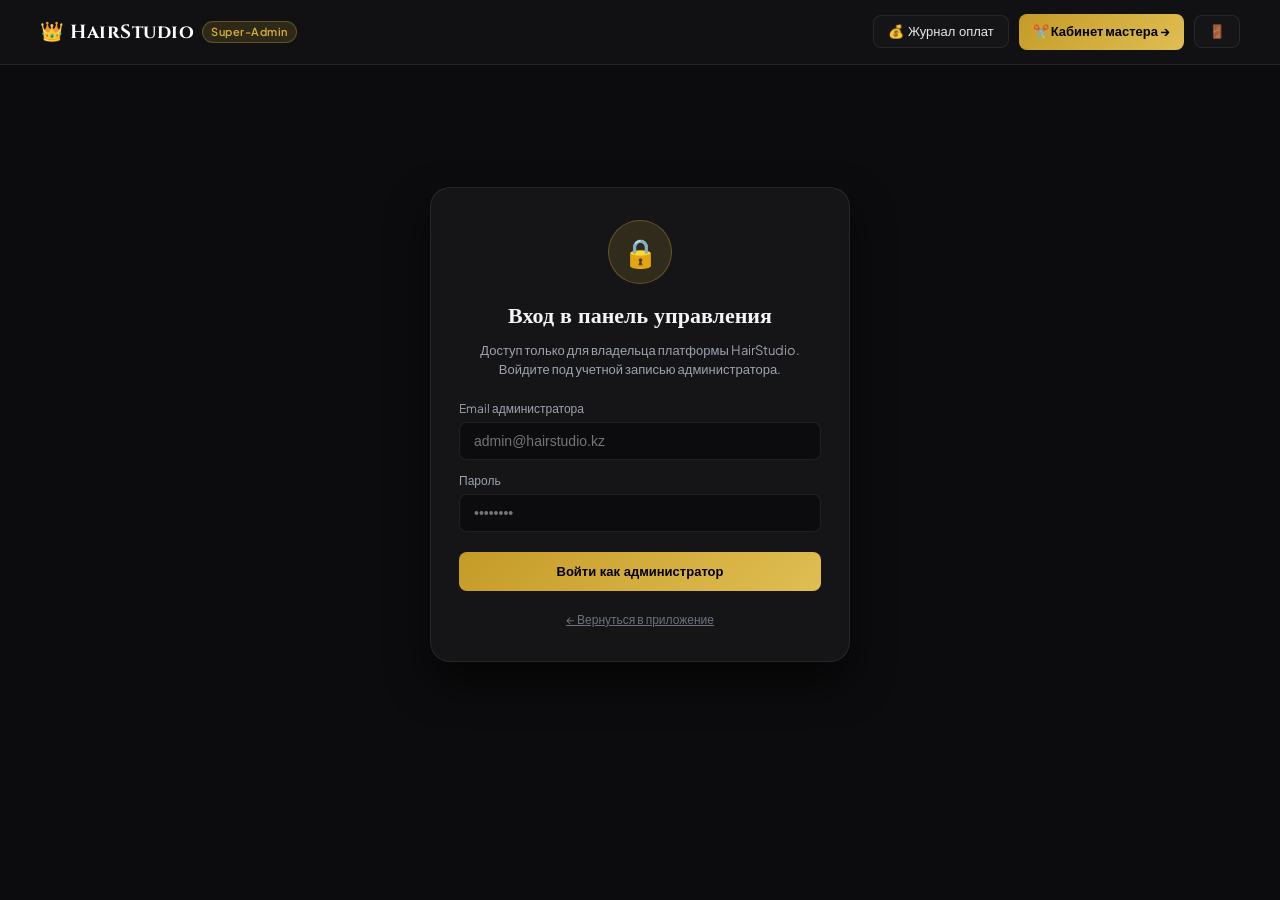
==== admin.html @ 06fae037 "feat: implement subscription system, Kaspi payment flow, and super-admin panel" ====
<!DOCTYPE html>
<html lang="ru">
<head>
  <meta charset="UTF-8">
  <meta name="viewport" content="width=device-width, initial-scale=1.0, maximum-scale=1.0, user-scalable=no, viewport-fit=cover">
  <title>HairStudio Admin • Панель управления платформой</title>
  
  <link rel="preconnect" href="https://fonts.googleapis.com">
  <link rel="preconnect" href="https://fonts.gstatic.com" crossorigin>
  <link href="https://fonts.googleapis.com/css2?family=Cinzel:wght@500;600;700&family=Plus+Jakarta+Sans:wght@400;500;600;700&display=swap" rel="stylesheet">
  
  <link rel="stylesheet" href="css/style.css?v=21">
  
  <style>
    :root {
      --admin-bg: #0c0c0e;
      --admin-card: #151518;
      --admin-card-hover: #1c1c21;
      --admin-border: rgba(255, 255, 255, 0.08);
      --admin-accent: #d4af37;
      --admin-accent-glow: rgba(212, 175, 55, 0.15);
      --status-active: #10b981;
      --status-trial: #f59e0b;
      --status-expired: #ef4444;
      --status-lifetime: #8b5cf6;
    }

    body {
      background: var(--admin-bg);
      color: #f3f4f6;
      font-family: 'Plus Jakarta Sans', sans-serif;
      min-height: 100vh;
      padding-bottom: 60px;
    }

    .admin-navbar {
      background: rgba(18, 18, 22, 0.95);
      backdrop-filter: blur(12px);
      border-bottom: 1px solid var(--admin-border);
      position: sticky;
      top: 0;
      z-index: 100;
      padding: 14px 20px;
    }

    .admin-navbar-inner {
      max-width: 1200px;
      margin: 0 auto;
      display: flex;
      justify-content: space-between;
      align-items: center;
      gap: 12px;
    }

    .admin-brand {
      display: flex;
      align-items: center;
      gap: 10px;
    }

    .admin-brand h1 {
      font-family: 'Cinzel', serif;
      font-size: 19px;
      letter-spacing: 0.5px;
      margin: 0;
      color: #fff;
      display: flex;
      align-items: center;
      gap: 8px;
    }

    .admin-brand .badge-admin {
      background: var(--admin-accent-glow);
      color: var(--admin-accent);
      border: 1px solid rgba(212, 175, 55, 0.3);
      font-size: 11px;
      padding: 2px 8px;
      border-radius: 12px;
      font-family: 'Plus Jakarta Sans', sans-serif;
      font-weight: 600;
    }

    .admin-actions {
      display: flex;
      align-items: center;
      gap: 10px;
    }

    .admin-btn {
      background: var(--admin-card);
      border: 1px solid var(--admin-border);
      color: #e5e7eb;
      padding: 8px 14px;
      border-radius: 8px;
      font-size: 13px;
      font-weight: 500;
      cursor: pointer;
      display: inline-flex;
      align-items: center;
      gap: 6px;
      text-decoration: none;
      transition: all 0.15s ease;
    }

    .admin-btn:hover {
      background: var(--admin-card-hover);
      border-color: rgba(255, 255, 255, 0.18);
    }

    .admin-btn-primary {
      background: linear-gradient(135deg, #c59b27, #e0be53);
      color: #000;
      border: none;
      font-weight: 700;
    }

    .admin-btn-primary:hover {
      filter: brightness(1.1);
    }

    .admin-container {
      max-width: 1200px;
      margin: 24px auto;
      padding: 0 16px;
    }

    /* KPI STATS */
    .kpi-grid {
      display: grid;
      grid-template-columns: repeat(auto-fit, minmax(200px, 1fr));
      gap: 14px;
      margin-bottom: 24px;
    }

    .kpi-card {
      background: var(--admin-card);
      border: 1px solid var(--admin-border);
      border-radius: 14px;
      padding: 16px 18px;
      position: relative;
      overflow: hidden;
    }

    .kpi-card::before {
      content: '';
      position: absolute;
      top: 0;
      left: 0;
      right: 0;
      height: 3px;
      background: var(--admin-accent);
      opacity: 0.6;
    }

    .kpi-title {
      font-size: 12px;
      color: #9ca3af;
      font-weight: 500;
      text-transform: uppercase;
      letter-spacing: 0.5px;
      margin-bottom: 6px;
    }

    .kpi-val {
      font-size: 26px;
      font-weight: 700;
      color: #fff;
      display: flex;
      align-items: baseline;
      gap: 4px;
    }

    .kpi-sub {
      font-size: 11px;
      color: #6b7280;
      margin-top: 4px;
    }

    /* FILTER & SEARCH BAR */
    .controls-bar {
      background: var(--admin-card);
      border: 1px solid var(--admin-border);
      border-radius: 14px;
      padding: 14px 16px;
      margin-bottom: 20px;
      display: flex;
      flex-wrap: wrap;
      gap: 12px;
      align-items: center;
      justify-content: space-between;
    }

    .search-input-wrap {
      flex: 1;
      min-width: 260px;
      position: relative;
    }

    .search-input {
      width: 100%;
      background: rgba(0, 0, 0, 0.4);
      border: 1px solid var(--admin-border);
      color: #fff;
      padding: 10px 14px 10px 38px;
      border-radius: 8px;
      font-size: 14px;
      outline: none;
      transition: border-color 0.2s;
    }

    .search-input:focus {
      border-color: var(--admin-accent);
    }

    .search-icon {
      position: absolute;
      left: 12px;
      top: 50%;
      transform: translateY(-50%);
      color: #6b7280;
      pointer-events: none;
    }

    .filter-chips {
      display: flex;
      gap: 6px;
      flex-wrap: wrap;
    }

    .chip-filter {
      background: rgba(255, 255, 255, 0.04);
      border: 1px solid var(--admin-border);
      color: #9ca3af;
      padding: 6px 12px;
      border-radius: 20px;
      font-size: 12px;
      cursor: pointer;
      transition: all 0.15s;
    }

    .chip-filter:hover {
      background: rgba(255, 255, 255, 0.08);
      color: #fff;
    }

    .chip-filter.active {
      background: var(--admin-accent-glow);
      color: var(--admin-accent);
      border-color: rgba(212, 175, 55, 0.4);
      font-weight: 600;
    }

    /* MASTERS LIST */
    .masters-list {
      display: flex;
      flex-direction: column;
      gap: 14px;
    }

    .master-row-card {
      background: var(--admin-card);
      border: 1px solid var(--admin-border);
      border-radius: 14px;
      padding: 18px 20px;
      transition: all 0.2s;
      position: relative;
    }

    .master-row-card:hover {
      border-color: rgba(255, 255, 255, 0.16);
      background: var(--admin-card-hover);
    }

    .master-card-top {
      display: flex;
      justify-content: space-between;
      align-items: flex-start;
      gap: 14px;
      flex-wrap: wrap;
    }

    .master-info-main {
      display: flex;
      align-items: center;
      gap: 14px;
    }

    .master-avatar {
      width: 48px;
      height: 48px;
      border-radius: 50%;
      background: linear-gradient(135deg, #2a2a32, #181820);
      border: 1px solid var(--admin-border);
      display: flex;
      align-items: center;
      justify-content: center;
      font-weight: 700;
      font-size: 18px;
      color: var(--admin-accent);
      flex-shrink: 0;
    }

    .master-name-block h3 {
      font-size: 17px;
      font-weight: 700;
      margin: 0 0 2px 0;
      color: #fff;
      display: flex;
      align-items: center;
      gap: 8px;
    }

    .master-salon-text {
      font-size: 13px;
      color: var(--admin-accent);
      font-weight: 500;
    }

    .master-meta-tags {
      display: flex;
      gap: 12px;
      margin-top: 6px;
      font-size: 12px;
      color: #9ca3af;
      flex-wrap: wrap;
    }

    .master-meta-tags a {
      color: #9ca3af;
      text-decoration: none;
      display: inline-flex;
      align-items: center;
      gap: 4px;
    }

    .master-meta-tags a:hover {
      color: #fff;
    }

    /* STATUS BADGES */
    .status-badge {
      display: inline-flex;
      align-items: center;
      gap: 6px;
      padding: 6px 12px;
      border-radius: 20px;
      font-size: 12px;
      font-weight: 600;
      letter-spacing: 0.2px;
    }

    .status-badge.active {
      background: rgba(16, 185, 129, 0.12);
      color: var(--status-active);
      border: 1px solid rgba(16, 185, 129, 0.3);
    }

    .status-badge.trial {
      background: rgba(245, 158, 11, 0.12);
      color: var(--status-trial);
      border: 1px solid rgba(245, 158, 11, 0.3);
    }

    .status-badge.expired {
      background: rgba(239, 68, 68, 0.12);
      color: var(--status-expired);
      border: 1px solid rgba(239, 68, 68, 0.3);
    }

    .status-badge.lifetime {
      background: rgba(139, 92, 246, 0.12);
      color: var(--status-lifetime);
      border: 1px solid rgba(139, 92, 246, 0.3);
    }

    /* EXTEND BUTTONS BAR */
    .master-actions-bar {
      margin-top: 16px;
      padding-top: 14px;
      border-top: 1px solid rgba(255, 255, 255, 0.06);
      display: flex;
      justify-content: space-between;
      align-items: center;
      flex-wrap: wrap;
      gap: 10px;
    }

    .extend-group {
      display: flex;
      align-items: center;
      gap: 6px;
      flex-wrap: wrap;
    }

    .extend-label {
      font-size: 12px;
      color: #6b7280;
      margin-right: 4px;
    }

    .btn-extend {
      background: rgba(255, 255, 255, 0.05);
      border: 1px solid var(--admin-border);
      color: #e5e7eb;
      padding: 6px 10px;
      border-radius: 6px;
      font-size: 12px;
      font-weight: 600;
      cursor: pointer;
      transition: all 0.15s;
    }

    .btn-extend:hover {
      background: var(--admin-accent-glow);
      color: var(--admin-accent);
      border-color: rgba(212, 175, 55, 0.4);
    }

    .btn-extend.custom-extend {
      background: rgba(212, 175, 55, 0.15);
      color: var(--admin-accent);
      border-color: rgba(212, 175, 55, 0.3);
    }

    .right-tools {
      display: flex;
      align-items: center;
      gap: 8px;
    }

    .btn-tool {
      background: none;
      border: 1px solid var(--admin-border);
      color: #9ca3af;
      padding: 6px 10px;
      border-radius: 6px;
      font-size: 12px;
      cursor: pointer;
      text-decoration: none;
      display: inline-flex;
      align-items: center;
      gap: 4px;
      transition: all 0.15s;
    }

    .btn-tool:hover {
      color: #fff;
      border-color: rgba(255, 255, 255, 0.2);
    }

    .btn-tool.whatsapp {
      color: #25d366;
      border-color: rgba(37, 211, 102, 0.25);
    }

    .btn-tool.whatsapp:hover {
      background: rgba(37, 211, 102, 0.1);
    }

    .btn-tool.danger {
      color: #ef4444;
      border-color: rgba(239, 68, 68, 0.25);
    }

    .btn-tool.danger:hover {
      background: rgba(239, 68, 68, 0.1);
    }

    /* AUTH OVERLAY / LOGIN CARD */
    #adminAuthGate {
      display: none;
      min-height: 80vh;
      align-items: center;
      justify-content: center;
      padding: 20px;
    }

    .auth-gate-box {
      background: var(--admin-card);
      border: 1px solid var(--admin-border);
      border-radius: 20px;
      padding: 32px 28px;
      max-width: 420px;
      width: 100%;
      text-align: center;
      box-shadow: 0 20px 40px rgba(0, 0, 0, 0.6);
    }

    .auth-gate-icon {
      width: 64px;
      height: 64px;
      border-radius: 50%;
      background: var(--admin-accent-glow);
      color: var(--admin-accent);
      font-size: 28px;
      display: flex;
      align-items: center;
      justify-content: center;
      margin: 0 auto 16px auto;
      border: 1px solid rgba(212, 175, 55, 0.3);
    }

    /* PAYMENTS MODAL */
    .modal-overlay {
      position: fixed;
      inset: 0;
      background: rgba(0, 0, 0, 0.75);
      backdrop-filter: blur(8px);
      display: none;
      align-items: center;
      justify-content: center;
      z-index: 999;
      padding: 16px;
    }

    .modal-overlay.active {
      display: flex;
    }

    .modal-box {
      background: #18181c;
      border: 1px solid var(--admin-border);
      border-radius: 18px;
      padding: 24px;
      max-width: 560px;
      width: 100%;
      max-height: 85vh;
      overflow-y: auto;
    }
  </style>
</head>
<body>

  <!-- ADMIN NAVBAR -->
  <header class="admin-navbar">
    <div class="admin-navbar-inner">
      <div class="admin-brand">
        <h1>👑 HairStudio <span class="badge-admin">Super-Admin</span></h1>
      </div>
      <div class="admin-actions">
        <button class="admin-btn" id="btnOpenPaymentsModal" title="Журнал платежей">
          💰 Журнал оплат
        </button>
        <a href="index.html" class="admin-btn admin-btn-primary" title="Вернуться в приложение">
          ✂️ Кабинет мастера →
        </a>
        <button class="admin-btn" id="btnAdminLogout" title="Выйти из аккаунта">
          🚪
        </button>
      </div>
    </div>
  </header>

  <!-- AUTH GATE (If user is not super-admin) -->
  <div id="adminAuthGate">
    <div class="auth-gate-box">
      <div class="auth-gate-icon">🔒</div>
      <h2 style="font-family: 'Cinzel', serif; font-size: 22px; margin-bottom: 8px;">Вход в панель управления</h2>
      <p style="font-size: 13px; color: #9ca3af; margin-bottom: 20px;">
        Доступ только для владельца платформы HairStudio. Войдите под учетной записью администратора.
      </p>

      <form id="formAdminLogin" style="display: flex; flex-direction: column; gap: 12px; text-align: left;">
        <div>
          <label style="font-size: 12px; color: #9ca3af; display: block; margin-bottom: 4px;">Email администратора</label>
          <input type="email" id="adminLoginEmail" class="search-input" placeholder="admin@hairstudio.kz" required style="padding-left: 14px;">
        </div>
        <div>
          <label style="font-size: 12px; color: #9ca3af; display: block; margin-bottom: 4px;">Пароль</label>
          <input type="password" id="adminLoginPassword" class="search-input" placeholder="••••••••" required style="padding-left: 14px;">
        </div>
        <button type="submit" class="admin-btn admin-btn-primary" style="width: 100%; justify-content: center; padding: 12px; margin-top: 8px;">
          Войти как администратор
        </button>
      </form>
      <div style="margin-top: 16px;">
        <a href="index.html" style="font-size: 12px; color: #6b7280; text-decoration: underline;">
          ← Вернуться в приложение
        </a>
      </div>
    </div>
  </div>

  <!-- MAIN ADMIN CONTENT -->
  <main class="admin-container" id="adminMainContent">

    <!-- KPI STATS -->
    <div class="kpi-grid">
      <div class="kpi-card">
        <div class="kpi-title">Всего мастеров</div>
        <div class="kpi-val" id="statTotalMasters">0</div>
        <div class="kpi-sub">Зарегистрировано на платформе</div>
      </div>
      <div class="kpi-card">
        <div class="kpi-title">Активных подписок</div>
        <div class="kpi-val" style="color: var(--status-active);" id="statActiveSubscriptions">0</div>
        <div class="kpi-sub">Оплаченный доступ</div>
      </div>
      <div class="kpi-card">
        <div class="kpi-title">Пробный период (Trial)</div>
        <div class="kpi-val" style="color: var(--status-trial);" id="statTrialSubscriptions">0</div>
        <div class="kpi-sub">Новые мастера (14 дней)</div>
      </div>
      <div class="kpi-card">
        <div class="kpi-title">Истекших подписок</div>
        <div class="kpi-val" style="color: var(--status-expired);" id="statExpiredSubscriptions">0</div>
        <div class="kpi-sub">Требуют продления</div>
      </div>
      <div class="kpi-card">
        <div class="kpi-title">Выручка за месяц (оценочно)</div>
        <div class="kpi-val" style="color: var(--admin-accent);" id="statEstimatedRevenue">0 ₸</div>
        <div class="kpi-sub">По активным платным тарифам</div>
      </div>
    </div>

    <!-- CONTROLS & FILTERS -->
    <div class="controls-bar">
      <div class="search-input-wrap">
        <span class="search-icon">🔍</span>
        <input type="text" id="adminSearchInput" class="search-input" placeholder="Поиск по имени, салону, телефону, адресу ссылки...">
      </div>

      <div class="filter-chips">
        <button class="chip-filter active" data-filter="all">Все (<span id="countAll">0</span>)</button>
        <button class="chip-filter" data-filter="active">🟢 Активные (<span id="countActive">0</span>)</button>
        <button class="chip-filter" data-filter="trial">🟡 Пробные (<span id="countTrial">0</span>)</button>
        <button class="chip-filter" data-filter="expired">🔴 Истекшие (<span id="countExpired">0</span>)</button>
        <button class="chip-filter" data-filter="blocked">🔒 Заблокированные (<span id="countBlocked">0</span>)</button>
      </div>
    </div>

    <!-- MASTERS LIST -->
    <div class="masters-list" id="mastersListContainer">
      <div style="text-align: center; padding: 40px; color: #6b7280;">
        Загрузка списка мастеров...
      </div>
    </div>

  </main>

  <!-- MODAL: PAYMENTS HISTORY -->
  <div class="modal-overlay" id="modalPayments">
    <div class="modal-box">
      <div style="display: flex; justify-content: space-between; align-items: center; margin-bottom: 16px;">
        <h3 style="font-size: 18px; font-weight: 700; color: #fff; margin: 0;">💰 Журнал платежей за подписки</h3>
        <button class="admin-btn" id="btnClosePaymentsModal" style="padding: 4px 10px;">✕</button>
      </div>
      <div id="paymentsListContainer" style="display: flex; flex-direction: column; gap: 10px;">
        <div style="color: #6b7280; font-size: 13px; text-align: center; padding: 20px;">
          История платежей пуста или не загружена
        </div>
      </div>
    </div>
  </div>

  <!-- TOAST CONTAINER -->
  <div id="toastContainer" style="position: fixed; bottom: 20px; right: 20px; z-index: 9999; display: flex; flex-direction: column; gap: 8px;"></div>

  <!-- SCRIPTS -->
  <script src="js/supabase-sync.js?v=21"></script>
  <script>
    (function () {
      'use strict';

      const state = {
        currentUser: null,
        currentMaster: null,
        masters: [],
        filter: 'all',
        searchQuery: '',
        payments: []
      };

      function showToast(msg, type = 'success') {
        const c = document.getElementById('toastContainer');
        const t = document.createElement('div');
        t.style.cssText = `background: ${type === 'error' ? '#ef4444' : '#10b981'}; color: #fff; padding: 10px 16px; border-radius: 8px; font-size: 13px; font-weight: 600; box-shadow: 0 4px 12px rgba(0,0,0,0.5);`;
        t.innerText = msg;
        c.appendChild(t);
        setTimeout(() => t.remove(), 3500);
      }

      async function initAdmin() {
        const sessionRes = await window.HairSupabase.getSession();
        
        // Check if logged in master is admin
        let isAdmin = false;
        if (sessionRes && sessionRes.authenticated) {
          state.currentUser = sessionRes.user;
          state.currentMaster = sessionRes.master;
          if (sessionRes.master?.is_admin || sessionRes.master?.slug === 'rustem' || sessionRes.user?.email?.includes('rustem')) {
            isAdmin = true;
          }
        }

        // Allow demo/local override if session is not yet loaded
        if (!isAdmin) {
          // Check localStorage override or show gate
          const savedAdmin = localStorage.getItem('hairstudio_admin_authorized');
          if (savedAdmin === 'true') {
            isAdmin = true;
          }
        }

        if (!isAdmin) {
          document.getElementById('adminAuthGate').style.display = 'flex';
          document.getElementById('adminMainContent').style.display = 'none';
          setupAuthGate();
          return;
        }

        document.getElementById('adminAuthGate').style.display = 'none';
        document.getElementById('adminMainContent').style.display = 'block';

        await loadMasters();
        setupEventListeners();
      }

      function setupAuthGate() {
        const form = document.getElementById('formAdminLogin');
        form.addEventListener('submit', async (e) => {
          e.preventDefault();
          const email = document.getElementById('adminLoginEmail').value.trim();
          const pass = document.getElementById('adminLoginPassword').value.trim();

          const res = await window.HairSupabase.signInMaster(email, pass);
          if (res.ok) {
            localStorage.setItem('hairstudio_admin_authorized', 'true');
            showToast('Успешный вход в панель управления!');
            setTimeout(() => location.reload(), 500);
          } else {
            showToast(res.error || 'Ошибка входа', 'error');
          }
        });
      }

      async function loadMasters() {
        const list = await window.HairSupabase.getAllMastersForAdmin();
        state.masters = Array.isArray(list) ? list : [];
        renderDashboard();
      }

      function getSubscriptionCalculations(m) {
        const now = new Date();
        const endsAt = m.subscription_ends_at ? new Date(m.subscription_ends_at) : (m.trial_ends_at ? new Date(m.trial_ends_at) : null);
        const isLifetime = m.subscription_status === 'lifetime' || (endsAt && endsAt.getFullYear() > now.getFullYear() + 20);

        let status = m.subscription_status || 'trial';
        let daysLeft = 0;
        let isExpired = false;

        if (isLifetime) {
          status = 'lifetime';
        } else if (endsAt) {
          const diffMs = endsAt.getTime() - now.getTime();
          daysLeft = Math.ceil(diffMs / (1000 * 60 * 60 * 24));
          if (daysLeft <= 0) {
            isExpired = true;
            status = 'expired';
          } else if (status !== 'active') {
            status = 'trial';
          }
        } else {
          status = 'trial';
          daysLeft = 14;
        }

        return { status, daysLeft, isExpired, isLifetime, endsAt };
      }

      function renderDashboard() {
        // Compute stats
        let total = state.masters.length;
        let active = 0;
        let trial = 0;
        let expired = 0;
        let blocked = 0;
        let revenue = 0;

        state.masters.forEach(m => {
          if (!m.is_active) blocked++;
          const calc = getSubscriptionCalculations(m);
          if (calc.status === 'lifetime' || calc.status === 'active') {
            active++;
            revenue += 2990;
          } else if (calc.status === 'trial') {
            trial++;
          } else if (calc.status === 'expired') {
            expired++;
          }
        });

        document.getElementById('statTotalMasters').innerText = total;
        document.getElementById('statActiveSubscriptions').innerText = active;
        document.getElementById('statTrialSubscriptions').innerText = trial;
        document.getElementById('statExpiredSubscriptions').innerText = expired;
        document.getElementById('statEstimatedRevenue').innerText = `${revenue.toLocaleString('ru-RU')} ₸`;

        document.getElementById('countAll').innerText = total;
        document.getElementById('countActive').innerText = active;
        document.getElementById('countTrial').innerText = trial;
        document.getElementById('countExpired').innerText = expired;
        document.getElementById('countBlocked').innerText = blocked;

        renderMastersList();
      }

      function renderMastersList() {
        const container = document.getElementById('mastersListContainer');
        const q = state.searchQuery.toLowerCase();

        let filtered = state.masters.filter(m => {
          // Search filter
          const text = `${m.name || ''} ${m.salon_name || ''} ${m.phone || ''} ${m.slug || ''} ${m.city || ''}`.toLowerCase();
          if (q && !text.includes(q)) return false;

          // Status filter
          const calc = getSubscriptionCalculations(m);
          if (state.filter === 'active') return calc.status === 'active' || calc.status === 'lifetime';
          if (state.filter === 'trial') return calc.status === 'trial';
          if (state.filter === 'expired') return calc.status === 'expired';
          if (state.filter === 'blocked') return !m.is_active;

          return true;
        });

        if (filtered.length === 0) {
          container.innerHTML = `
            <div style="text-align: center; padding: 48px; background: var(--admin-card); border-radius: 14px; border: 1px solid var(--admin-border);">
              <div style="font-size: 32px; margin-bottom: 8px;">🔍</div>
              <div style="font-size: 15px; font-weight: 600; color: #fff;">Мастера не найдены</div>
              <div style="font-size: 12px; color: #6b7280; margin-top: 4px;">Попробуйте изменить поисковый запрос или фильтр</div>
            </div>
          `;
          return;
        }

        container.innerHTML = '';
        filtered.forEach(m => {
          const calc = getSubscriptionCalculations(m);
          const firstLetter = (m.name || 'М').trim().charAt(0).toUpperCase();
          const cleanPhone = (m.phone || '').replace(/\D/g, '');
          const waPhone = cleanPhone.startsWith('8') && cleanPhone.length === 11 ? '7' + cleanPhone.slice(1) : cleanPhone;
          const bookingUrl = `${window.location.origin}${window.location.pathname.replace(/\/[^/]*$/, '')}/book.html?m=${m.slug}`;

          let badgeHtml = '';
          if (calc.status === 'lifetime') {
            badgeHtml = `<span class="status-badge lifetime">👑 Бессрочный VIP</span>`;
          } else if (calc.status === 'active') {
            badgeHtml = `<span class="status-badge active">🟢 Активна (${calc.daysLeft} дн.)</span>`;
          } else if (calc.status === 'trial') {
            badgeHtml = `<span class="status-badge trial">🟡 Пробный (${calc.daysLeft} дн.)</span>`;
          } else {
            badgeHtml = `<span class="status-badge expired">🔴 Истекла (${Math.abs(calc.daysLeft)} дн. назад)</span>`;
          }

          if (!m.is_active) {
            badgeHtml += ` <span class="status-badge expired" style="margin-left: 6px;">🔒 Заблокирован</span>`;
          }

          const card = document.createElement('div');
          card.className = 'master-row-card';
          card.innerHTML = `
            <div class="master-card-top">
              <div class="master-info-main">
                <div class="master-avatar">${firstLetter}</div>
                <div class="master-name-block">
                  <h3>
                    ${escapeHtml(m.name || 'Мастер')}
                    ${m.is_admin ? '<span style="font-size: 11px; background: rgba(212, 175, 55, 0.2); color: var(--admin-accent); padding: 1px 6px; border-radius: 4px;">Администратор</span>' : ''}
                  </h3>
                  <div class="master-salon-text">✂️ ${escapeHtml(m.salon_name || 'HairStudio')} • ${escapeHtml(m.city || 'Алматы')}</div>
                  <div class="master-meta-tags">
                    <span>📞 ${escapeHtml(m.phone || 'без телефона')}</span>
                    <a href="${bookingUrl}" target="_blank" title="Открыть ссылку онлайн-записи">🌐 /book.html?m=${escapeHtml(m.slug)} ↗</a>
                  </div>
                </div>
              </div>

              <div>
                ${badgeHtml}
                <div style="font-size: 11px; color: #6b7280; text-align: right; margin-top: 4px;">
                  ${calc.endsAt ? 'Действует до: ' + calc.endsAt.toLocaleDateString('ru-RU') : 'Срок не установлен'}
                </div>
              </div>
            </div>

            <div class="master-actions-bar">
              <div class="extend-group">
                <span class="extend-label">Продлить:</span>
                <button class="btn-extend" data-action="extend" data-id="${m.id}" data-months="1" data-amount="2990">+1 мес (2 990 ₸)</button>
                <button class="btn-extend" data-action="extend" data-id="${m.id}" data-months="3" data-amount="7990">+3 мес (7 990 ₸)</button>
                <button class="btn-extend" data-action="extend" data-id="${m.id}" data-months="12" data-amount="24900">+1 год (24 900 ₸)</button>
                <button class="btn-extend custom-extend" data-action="extend" data-id="${m.id}" data-months="999" data-amount="0">👑 VIP Бессрочно</button>
              </div>

              <div class="right-tools">
                ${waPhone ? `
                  <a href="https://wa.me/${waPhone}?text=${encodeURIComponent(`Здравствуйте, ${m.name}! Напоминаем по поводу подписки на сервис онлайн-записи HairStudio для салона "${m.salon_name}".`)}" 
                     target="_blank" class="btn-tool whatsapp" title="Написать в WhatsApp">
                    💬 WhatsApp
                  </a>
                ` : ''}
                <button class="btn-tool ${m.is_active ? 'danger' : ''}" data-action="toggle-status" data-id="${m.id}" data-active="${m.is_active ? 'true' : 'false'}">
                  ${m.is_active ? '🔒 Заблокировать' : '🔓 Разблокировать'}
                </button>
              </div>
            </div>
          `;

          // Event Listeners for extend buttons
          card.querySelectorAll('[data-action="extend"]').forEach(btn => {
            btn.addEventListener('click', async () => {
              const months = parseInt(btn.dataset.months, 10);
              const amount = parseInt(btn.dataset.amount, 10);
              const confirmed = confirm(`Продлить подписку для мастера "${m.name}" на ${months === 999 ? 'бессрочно' : months + ' мес.'}? (Сумма: ${amount} ₸)`);
              if (!confirmed) return;

              btn.innerText = 'Продление...';
              btn.disabled = true;
              const res = await window.HairSupabase.adminExtendSubscription(m.id, months, amount, 'kaspi', `Продление через админ-панель на ${months} мес`);
              if (res.success) {
                showToast(`✅ Подписка для "${m.name}" успешно продлена!`);
                await loadMasters();
              } else {
                showToast(`Ошибка: ${res.error || 'Не удалось продлить'}`, 'error');
                btn.disabled = false;
              }
            });
          });

          // Event listener for toggle active
          card.querySelector('[data-action="toggle-status"]').addEventListener('click', async (e) => {
            const currentActive = e.target.dataset.active === 'true';
            const newActive = !currentActive;
            const ok = confirm(`${newActive ? 'Разблокировать' : 'Заблокировать'} мастера "${m.name}"?`);
            if (!ok) return;

            e.target.disabled = true;
            const res = await window.HairSupabase.adminToggleMasterStatus(m.id, newActive);
            if (res.success) {
              showToast(`Статус мастера "${m.name}" изменен!`);
              await loadMasters();
            } else {
              showToast('Ошибка при смене статуса', 'error');
              e.target.disabled = false;
            }
          });

          container.appendChild(card);
        });
      }

      function setupEventListeners() {
        // Search
        document.getElementById('adminSearchInput').addEventListener('input', (e) => {
          state.searchQuery = e.target.value.trim();
          renderMastersList();
        });

        // Filters
        document.querySelectorAll('.chip-filter').forEach(chip => {
          chip.addEventListener('click', () => {
            document.querySelectorAll('.chip-filter').forEach(c => c.classList.remove('active'));
            chip.classList.add('active');
            state.filter = chip.dataset.filter;
            renderMastersList();
          });
        });

        // Logout
        document.getElementById('btnAdminLogout').addEventListener('click', async () => {
          if (confirm('Выйти из панели администратора?')) {
            localStorage.removeItem('hairstudio_admin_authorized');
            await window.HairSupabase.signOutMaster();
            location.href = 'index.html';
          }
        });

        // Payments modal
        const modalPayments = document.getElementById('modalPayments');
        document.getElementById('btnOpenPaymentsModal').addEventListener('click', async () => {
          modalPayments.classList.add('active');
          const pList = await window.HairSupabase.getSubscriptionPayments();
          renderPaymentsList(pList);
        });

        document.getElementById('btnClosePaymentsModal').addEventListener('click', () => {
          modalPayments.classList.remove('active');
        });
      }

      function renderPaymentsList(list) {
        const c = document.getElementById('paymentsListContainer');
        if (!Array.isArray(list) || list.length === 0) {
          c.innerHTML = '<div style="color: #6b7280; font-size: 13px; text-align: center; padding: 24px;">Пока нет зафиксированных платежей</div>';
          return;
        }

        c.innerHTML = '';
        list.forEach(p => {
          const item = document.createElement('div');
          item.style.cssText = 'background: rgba(255,255,255,0.03); border: 1px solid var(--admin-border); padding: 12px 14px; border-radius: 8px; font-size: 13px; display: flex; justify-content: space-between; align-items: center;';
          item.innerHTML = `
            <div>
              <div style="font-weight: 600; color: #fff;">${escapeHtml(p.masters?.name || 'Мастер')} (${escapeHtml(p.masters?.salon_name || 'Салон')})</div>
              <div style="font-size: 11px; color: #9ca3af; margin-top: 2px;">
                Метод: ${p.payment_method || 'Kaspi'} • ${new Date(p.created_at).toLocaleString('ru-RU')}
              </div>
            </div>
            <div style="font-size: 15px; font-weight: 700; color: var(--admin-accent);">
              +${(Number(p.amount) || 0).toLocaleString('ru-RU')} ₸
            </div>
          `;
          c.appendChild(item);
        });
      }

      function escapeHtml(str) {
        if (!str) return '';
        return String(str)
          .replace(/&/g, '&amp;')
          .replace(/</g, '&lt;')
          .replace(/>/g, '&gt;')
          .replace(/"/g, '&quot;')
          .replace(/'/g, '&#039;');
      }

      document.addEventListener('DOMContentLoaded', initAdmin);

    })();
  </script>
</body>
</html>
---- css/style.css ----
/* ==========================================================
   HairStudio - Luxury Mobile PWA Design System
   Sleek Dark Theme with Warm Amber/Gold Luxury Accents
   ========================================================== */

:root {
  /* Color Palette */
  --bg-primary: #0a0e17;
  --bg-secondary: #111827;
  --bg-card: rgba(22, 30, 46, 0.75);
  --bg-card-hover: rgba(30, 41, 59, 0.85);
  --bg-input: #151d30;
  --bg-modal: #111827;

  --accent-gold: #f59e0b;
  --accent-gold-light: #fbbf24;
  --accent-gold-glow: rgba(245, 158, 11, 0.25);
  --accent-gold-gradient: linear-gradient(135deg, #f59e0b 0%, #d97706 100%);
  --accent-emerald-gradient: linear-gradient(135deg, #10b981 0%, #059669 100%);
  --accent-rose-gradient: linear-gradient(135deg, #f43f5e 0%, #e11d48 100%);
  --accent-blue-gradient: linear-gradient(135deg, #3b82f6 0%, #1d4ed8 100%);

  --text-main: #f8fafc;
  --text-muted: #94a3b8;
  --text-subtle: #64748b;

  --status-scheduled: #38bdf8;
  --status-completed: #10b981;
  --status-cancelled: #f43f5e;

  --border-color: rgba(255, 255, 255, 0.08);
  --border-accent: rgba(245, 158, 11, 0.35);

  --shadow-card: 0 10px 25px -5px rgba(0, 0, 0, 0.4), 0 8px 10px -6px rgba(0, 0, 0, 0.3);
  --shadow-glow: 0 0 20px rgba(245, 158, 11, 0.2);

  --radius-sm: 8px;
  --radius-md: 14px;
  --radius-lg: 20px;
  --radius-full: 9999px;

  --font-sans: 'Outfit', -apple-system, BlinkMacSystemFont, 'Segoe UI', Roboto, Helvetica, Arial, sans-serif;
  --transition-fast: 0.2s cubic-bezier(0.4, 0, 0.2, 1);
  --transition-smooth: 0.35s cubic-bezier(0.16, 1, 0.3, 1);
}

/* Light Theme Variables */
[data-theme="light"] {
  --bg-primary: #f6f8fb;
  --bg-secondary: #ffffff;
  --bg-card: #ffffff;
  --bg-card-hover: #f1f5f9;
  --bg-input: #f1f5f9;
  --bg-modal: #ffffff;

  --accent-gold: #d97706;
  --accent-gold-light: #b45309;
  --accent-gold-glow: rgba(217, 119, 6, 0.15);
  --accent-gold-gradient: linear-gradient(135deg, #f59e0b 0%, #d97706 100%);
  --accent-emerald-gradient: linear-gradient(135deg, #10b981 0%, #059669 100%);
  --accent-rose-gradient: linear-gradient(135deg, #f43f5e 0%, #e11d48 100%);
  --accent-blue-gradient: linear-gradient(135deg, #3b82f6 0%, #1d4ed8 100%);

  --text-main: #0f172a;
  --text-muted: #64748b;
  --text-subtle: #94a3b8;

  --status-scheduled: #0284c7;
  --status-completed: #059669;
  --status-cancelled: #e11d48;

  --border-color: rgba(0, 0, 0, 0.08);
  --border-accent: rgba(217, 119, 6, 0.35);

  --shadow-card: 0 4px 18px rgba(0, 0, 0, 0.05), 0 1px 3px rgba(0, 0, 0, 0.03);
  --shadow-glow: 0 0 15px rgba(217, 119, 6, 0.15);
}

[data-theme="light"] body {
  background-image: 
    radial-gradient(circle at 10% 15%, rgba(245, 158, 11, 0.06) 0%, transparent 40%),
    radial-gradient(circle at 90% 85%, rgba(59, 130, 246, 0.04) 0%, transparent 40%);
}

[data-theme="light"] .app-header {
  background: rgba(255, 255, 255, 0.9);
}

[data-theme="light"] .bottom-nav {
  background: rgba(255, 255, 255, 0.94);
}

[data-theme="light"] .daily-banner {
  background: linear-gradient(135deg, #ffffff 0%, #f8fafc 100%);
}

[data-theme="light"] .modal-sheet {
  background: #ffffff;
  box-shadow: 0 -10px 40px rgba(0, 0, 0, 0.15);
}

[data-theme="light"] .modal-handle {
  background: rgba(0, 0, 0, 0.22);
}

[data-theme="light"] .modal-handle:active {
  background: rgba(0, 0, 0, 0.4);
}

[data-theme="light"] .timeline-empty-slot {
  border: 1px dashed rgba(0, 0, 0, 0.15);
  background: rgba(0, 0, 0, 0.015);
}

[data-theme="light"] .service-tag {
  background: rgba(0, 0, 0, 0.04);
  color: #334155;
}

[data-theme="light"] .actions-legend {
  background: rgba(0, 0, 0, 0.02);
  border: 1px solid rgba(0, 0, 0, 0.07);
}

[data-theme="light"] .stat-card.full-width {
  background: linear-gradient(135deg, rgba(245, 158, 11, 0.12) 0%, rgba(255, 255, 255, 0.95) 100%);
}

[data-theme="light"] .toast {
  background: rgba(255, 255, 255, 0.96);
  color: #0f172a;
  box-shadow: 0 10px 25px rgba(0, 0, 0, 0.15);
}

[data-theme="light"] .client-formula-box {
  background: rgba(245, 158, 11, 0.08);
}

[data-theme="light"] .selected-service-chip {
  background: rgba(217, 119, 6, 0.07);
}

[data-theme="light"] .client-card-preview {
  background: rgba(217, 119, 6, 0.07);
}

[data-theme="light"] .badge-status.scheduled {
  background: rgba(2, 132, 199, 0.12);
  color: #0369a1;
  border-color: rgba(2, 132, 199, 0.25);
}

[data-theme="light"] .badge-status.completed {
  background: rgba(5, 150, 105, 0.12);
  color: #047857;
  border-color: rgba(5, 150, 105, 0.25);
}

[data-theme="light"] .badge-status.cancelled {
  background: rgba(225, 29, 72, 0.12);
  color: #be123c;
  border-color: rgba(225, 29, 72, 0.25);
}

[data-theme="light"] .materials-note {
  color: #1e293b;
  background: rgba(217, 119, 6, 0.09);
  border-left-color: var(--accent-gold);
}

[data-theme="light"] .channel-badge.phone {
  background: rgba(37, 99, 235, 0.1);
  border-color: rgba(37, 99, 235, 0.25);
  color: #1d4ed8;
}

[data-theme="light"] .channel-badge.whatsapp {
  background: rgba(16, 185, 129, 0.1);
  border-color: rgba(16, 185, 129, 0.25);
  color: #047857;
}

[data-theme="light"] .btn-action-small.whatsapp {
  color: #059669;
  background: rgba(16, 185, 129, 0.12);
  border-color: rgba(16, 185, 129, 0.25);
}

[data-theme="light"] .btn-action-small.call {
  color: #1d4ed8;
  background: rgba(37, 99, 235, 0.12);
  border-color: rgba(37, 99, 235, 0.25);
}

[data-theme="light"] .empty-services-hint {
  border-color: rgba(0, 0, 0, 0.12);
  background: rgba(0, 0, 0, 0.02);
}

[data-theme="light"] .client-formula-box {
  background: rgba(217, 119, 6, 0.08);
  color: #1e293b;
}

[data-theme="light"] strong {
  color: var(--text-main);
}

.theme-choice-btn {
  transition: var(--transition-fast);
}

.theme-choice-btn.active {
  background: var(--accent-gold-gradient) !important;
  color: #0b0f19 !important;
  border-color: var(--accent-gold-light) !important;
}

/* Reset & Base */
*, *::before, *::after {
  box-sizing: border-box;
  margin: 0;
  padding: 0;
  -webkit-tap-highlight-color: transparent;
}

html, body {
  width: 100%;
  max-width: 100vw;
  height: 100%;
  background-color: var(--bg-primary);
  color: var(--text-main);
  font-family: var(--font-sans);
  font-size: 15px;
  line-height: 1.5;
  overflow-x: hidden !important;
  overscroll-behavior-x: none;
  touch-action: pan-y;
  user-select: none;
  -webkit-user-select: none;
  box-sizing: border-box;
}

body {
  display: flex;
  flex-direction: column;
  min-height: 100vh;
  min-height: 100dvh;
  width: 100%;
  max-width: 100vw;
  overflow-x: hidden !important;
  overscroll-behavior-x: none;
  touch-action: pan-y;
  padding-top: env(safe-area-inset-top, 0px);
  padding-bottom: calc(75px + env(safe-area-inset-bottom, 12px));
  background-image: 
    radial-gradient(circle at 10% 15%, rgba(245, 158, 11, 0.07) 0%, transparent 40%),
    radial-gradient(circle at 90% 85%, rgba(59, 130, 246, 0.05) 0%, transparent 40%);
  background-attachment: fixed;
  box-sizing: border-box;
}

/* App Header */
.app-header {
  position: sticky;
  top: 0;
  z-index: 40;
  display: flex;
  align-items: center;
  justify-content: space-between;
  padding: 12px 18px;
  background: rgba(10, 14, 23, 0.85);
  backdrop-filter: blur(16px);
  -webkit-backdrop-filter: blur(16px);
  border-bottom: 1px solid var(--border-color);
}

.brand-wrapper {
  display: flex;
  align-items: center;
  gap: 10px;
}

.brand-icon-wrapper {
  width: 38px;
  height: 38px;
  border-radius: var(--radius-md);
  overflow: hidden;
  border: 1px solid var(--border-accent);
  box-shadow: var(--shadow-glow);
}

.brand-icon-wrapper img {
  width: 100%;
  height: 100%;
  object-fit: cover;
}

.brand-title {
  font-size: 18px;
  font-weight: 700;
  letter-spacing: -0.3px;
  color: var(--text-main);
  display: flex;
  align-items: center;
  gap: 6px;
}

.brand-badge {
  font-size: 10px;
  font-weight: 600;
  text-transform: uppercase;
  letter-spacing: 0.8px;
  padding: 2px 7px;
  background: rgba(245, 158, 11, 0.15);
  color: var(--accent-gold-light);
  border-radius: var(--radius-full);
  border: 1px solid rgba(245, 158, 11, 0.3);
}

.header-actions {
  display: flex;
  align-items: center;
  gap: 8px;
}

.btn-icon {
  background: var(--bg-card);
  border: 1px solid var(--border-color);
  color: var(--text-muted);
  width: 40px;
  height: 40px;
  border-radius: var(--radius-md);
  display: flex;
  align-items: center;
  justify-content: center;
  cursor: pointer;
  transition: var(--transition-fast);
}

.btn-icon:hover, .btn-icon:active {
  color: var(--text-main);
  background: var(--bg-card-hover);
  border-color: var(--accent-gold);
  transform: translateY(-1px);
}

/* Quick Daily Banner */
.daily-banner {
  padding: 8px 12px;
  margin: 6px 16px 4px;
  width: calc(100% - 32px);
  max-width: calc(100% - 32px);
  box-sizing: border-box;
  background: linear-gradient(135deg, rgba(30, 41, 59, 0.6) 0%, rgba(15, 23, 42, 0.8) 100%);
  border: 1px solid var(--border-color);
  border-radius: var(--radius-md);
  backdrop-filter: blur(12px);
  -webkit-backdrop-filter: blur(12px);
  display: flex;
  justify-content: space-between;
  align-items: center;
  box-shadow: var(--shadow-sm);
  overflow: hidden;
}

.banner-left {
  display: flex;
  align-items: baseline;
  gap: 8px;
  min-width: 0;
  overflow: hidden;
}

.banner-title {
  font-size: 11px;
  font-weight: 700;
  color: var(--accent-gold);
  text-transform: uppercase;
  letter-spacing: 0.6px;
  flex-shrink: 0;
}

.banner-date {
  font-size: 13px;
  font-weight: 600;
  color: var(--text-main);
  margin-top: 0;
  overflow: hidden;
  text-overflow: ellipsis;
  white-space: nowrap;
}

.banner-stats {
  display: flex;
  align-items: center;
  gap: 10px;
  flex-shrink: 0;
}

.banner-stat-item {
  display: flex;
  align-items: baseline;
  gap: 4px;
  text-align: right;
  white-space: nowrap;
}

.banner-stat-label {
  font-size: 11px;
  color: var(--text-muted);
}

.banner-stat-value {
  font-size: 13px;
  font-weight: 700;
  color: var(--accent-gold-light);
}

/* Main Container */
.main-content {
  flex: 1;
  padding: 10px 16px;
  max-width: 600px;
  margin: 0 auto;
  width: 100%;
  box-sizing: border-box;
  overflow-x: hidden;
}

/* Tab Screens */
.tab-screen {
  display: none;
  animation: fadeIn 0.3s ease;
  width: 100%;
  max-width: 100%;
  box-sizing: border-box;
}

.tab-screen.active {
  display: block;
}

@keyframes fadeIn {
  from { opacity: 0; transform: translateY(8px); }
  to { opacity: 1; transform: translateY(0); }
}

/* Date Navigation Bar */
.date-nav-bar {
  display: flex;
  align-items: center;
  justify-content: space-between;
  margin-bottom: 8px;
  padding: 6px 8px;
  background: var(--bg-card);
  border: 1px solid var(--border-color);
  border-radius: var(--radius-md);
  gap: 8px;
}

.date-nav-left {
  display: flex;
  align-items: center;
  gap: 4px;
}

.btn-date-nav {
  background: var(--bg-surface);
  border: 1px solid var(--border-color);
  color: var(--text-main);
  border-radius: var(--radius-sm);
  width: 32px;
  height: 32px;
  display: inline-flex;
  align-items: center;
  justify-content: center;
  cursor: pointer;
  font-size: 11px;
  transition: var(--transition-fast);
}

.btn-date-nav:hover, .btn-date-nav:active {
  border-color: var(--accent-gold);
  color: var(--accent-gold);
}

.btn-date-today {
  background: var(--bg-surface);
  border: 1px solid var(--border-color);
  color: var(--text-main);
  border-radius: var(--radius-sm);
  padding: 0 10px;
  height: 32px;
  font-size: 12px;
  font-weight: 600;
  cursor: pointer;
  transition: var(--transition-fast);
}

.btn-date-today:hover, .btn-date-today:active {
  border-color: var(--accent-gold);
  color: var(--accent-gold);
}

.date-nav-center {
  flex: 1;
  text-align: center;
  font-weight: 600;
  font-size: 14px;
  color: var(--text-main);
  letter-spacing: 0.2px;
  text-transform: capitalize;
  user-select: none;
}

.date-nav-right {
  display: flex;
  align-items: center;
}

.btn-calendar-picker {
  position: relative;
  display: inline-flex;
  align-items: center;
  justify-content: center;
  background: var(--bg-surface);
  border: 1px solid var(--border-color);
  border-radius: var(--radius-sm);
  width: 34px;
  height: 32px;
  cursor: pointer;
  transition: var(--transition-fast);
}

.btn-calendar-picker:hover, .btn-calendar-picker:active {
  border-color: var(--accent-gold);
}

.btn-calendar-picker .calendar-icon {
  font-size: 15px;
  pointer-events: none;
}

.visually-hidden-date-input {
  position: absolute;
  top: 0;
  left: 0;
  width: 100%;
  height: 100%;
  opacity: 0;
  cursor: pointer;
}

/* Horizontal Date Strip (Календарь) */
.date-strip-container {
  display: flex;
  gap: 8px;
  overflow-x: auto;
  padding: 4px 2px 14px;
  scrollbar-width: none;
  -webkit-overflow-scrolling: touch;
  width: 100%;
  max-width: 100%;
  box-sizing: border-box;
}

.date-strip-container::-webkit-scrollbar {
  display: none;
}

.date-card {
  flex: 0 0 62px;
  height: 74px;
  background: var(--bg-card);
  border: 1px solid var(--border-color);
  border-radius: var(--radius-md);
  display: flex;
  flex-direction: column;
  align-items: center;
  justify-content: center;
  cursor: pointer;
  transition: var(--transition-fast);
}

.date-card .day-name {
  font-size: 11px;
  font-weight: 500;
  color: var(--text-muted);
  text-transform: uppercase;
}

.date-card .day-number {
  font-size: 18px;
  font-weight: 700;
  color: var(--text-main);
  margin: 3px 0;
}

.date-card .date-dot {
  width: 5px;
  height: 5px;
  border-radius: var(--radius-full);
  background: transparent;
}

.date-card.has-appointments .date-dot {
  background: var(--accent-gold);
  box-shadow: 0 0 6px var(--accent-gold);
}

.date-card.active {
  background: var(--accent-gold-gradient);
  border-color: var(--accent-gold-light);
  transform: translateY(-2px);
  box-shadow: 0 6px 16px rgba(245, 158, 11, 0.35);
}

.date-card.active .day-name,
.date-card.active .day-number {
  color: #0b0f19;
  font-weight: 800;
}

.date-card.active .date-dot {
  background: #0b0f19;
}

/* Appointment List & Cards */
.appointments-list {
  display: flex;
  flex-direction: column;
  gap: 12px;
  margin-top: 10px;
}

.empty-state {
  display: flex;
  flex-direction: column;
  align-items: center;
  justify-content: center;
  text-align: center;
  padding: 40px 20px;
  background: var(--bg-card);
  border: 1px dashed var(--border-color);
  border-radius: var(--radius-lg);
  color: var(--text-muted);
}

.empty-icon {
  font-size: 42px;
  margin-bottom: 12px;
  opacity: 0.8;
}

.appointment-card {
  background: var(--bg-card);
  border: 1px solid var(--border-color);
  border-radius: var(--radius-lg);
  padding: 14px;
  backdrop-filter: blur(12px);
  -webkit-backdrop-filter: blur(12px);
  box-shadow: var(--shadow-card);
  display: flex;
  flex-direction: column;
  gap: 8px;
  transition: transform 0.15s ease, border-color 0.15s ease, box-shadow 0.15s ease;
  position: relative;
  overflow: hidden;
  cursor: pointer;
  -webkit-tap-highlight-color: transparent;
  user-select: none;
  width: 100%;
  max-width: 100%;
  box-sizing: border-box;
}

.appointment-card:hover {
  border-color: rgba(212, 163, 115, 0.4);
  box-shadow: 0 4px 20px rgba(0, 0, 0, 0.25);
}

.appointment-card:active {
  transform: scale(0.985);
  opacity: 0.94;
}

[data-theme="light"] .appointment-card:hover {
  border-color: rgba(180, 83, 9, 0.35);
  box-shadow: 0 4px 16px rgba(0, 0, 0, 0.08);
}

.appointment-card::before {
  content: '';
  position: absolute;
  top: 0;
  left: 0;
  bottom: 0;
  width: 4px;
  background: var(--accent-gold);
  border-radius: 4px 0 0 4px;
  transition: background-color 0.2s ease;
}

.appointment-card.is-past::before { background: var(--status-completed); }
.appointment-card.status-scheduled::before { background: var(--accent-gold); }
.appointment-card.status-completed::before { background: var(--status-completed); }
.appointment-card.status-cancelled::before { background: var(--status-cancelled); }

.card-top {
  display: flex;
  justify-content: space-between;
  align-items: center;
  gap: 8px;
  width: 100%;
  min-width: 0;
  box-sizing: border-box;
  flex-wrap: wrap;
}

.time-slot {
  display: flex;
  align-items: center;
  gap: 4px;
  font-size: 14px;
  font-weight: 700;
  color: var(--accent-gold-light);
  min-width: 0;
  flex-wrap: wrap;
}

.badge-status {
  font-size: 11px;
  font-weight: 600;
  padding: 3px 10px;
  border-radius: var(--radius-full);
}

.badge-status.scheduled {
  background: rgba(56, 189, 248, 0.15);
  color: var(--status-scheduled);
  border: 1px solid rgba(56, 189, 248, 0.3);
}

.badge-status.completed {
  background: rgba(16, 185, 129, 0.15);
  color: var(--status-completed);
  border: 1px solid rgba(16, 185, 129, 0.3);
}

.badge-status.cancelled {
  background: rgba(244, 63, 94, 0.15);
  color: var(--status-cancelled);
  border: 1px solid rgba(244, 63, 94, 0.3);
}

.card-client-info {
  display: flex;
  flex-direction: column;
  gap: 2px;
  min-width: 0;
  width: 100%;
  overflow: hidden;
  box-sizing: border-box;
}

.client-name {
  font-size: 16px;
  font-weight: 700;
  color: var(--text-main);
  overflow: hidden;
  text-overflow: ellipsis;
  white-space: nowrap;
  min-width: 0;
}

.client-phone {
  font-size: 13px;
  color: var(--text-muted);
  display: flex;
  align-items: center;
  gap: 6px;
}

.services-tags {
  display: flex;
  flex-wrap: wrap;
  gap: 6px;
  margin: 4px 0;
}

.service-tag {
  font-size: 12px;
  background: rgba(255, 255, 255, 0.05);
  border: 1px solid var(--border-color);
  padding: 4px 10px;
  border-radius: var(--radius-md);
  color: #cbd5e1;
}

.materials-note {
  font-size: 12px;
  color: var(--text-main);
  background: rgba(245, 158, 11, 0.08);
  border-left: 2px solid var(--accent-gold);
  padding: 6px 10px;
  border-radius: 4px;
}

.card-footer {
  display: flex;
  justify-content: space-between;
  align-items: center;
  border-top: 1px solid var(--border-color);
  padding-top: 10px;
  margin-top: 4px;
  flex-wrap: wrap;
  gap: 8px;
  width: 100%;
  box-sizing: border-box;
}

.price-tag {
  font-size: 18px;
  font-weight: 800;
  color: var(--accent-gold-light);
  white-space: nowrap;
  flex-shrink: 0;
}

.quick-actions {
  display: flex;
  gap: 8px;
  flex-wrap: wrap;
  align-items: center;
}

.btn-action-small {
  width: 40px;
  height: 40px;
  border-radius: var(--radius-md);
  background: var(--bg-card-hover);
  border: 1px solid var(--border-color);
  color: var(--text-main);
  display: flex;
  align-items: center;
  justify-content: center;
  cursor: pointer;
  transition: var(--transition-fast);
  text-decoration: none;
  font-size: 18px;
}

.btn-action-small.whatsapp {
  background: rgba(37, 211, 102, 0.15);
  border-color: rgba(37, 211, 102, 0.4);
  color: #25d366;
}

.btn-action-small.call {
  background: rgba(59, 130, 246, 0.15);
  border-color: rgba(59, 130, 246, 0.4);
  color: #3b82f6;
}

/* Floating Action Button (FAB) */
.fab-button {
  position: fixed;
  bottom: calc(85px + env(safe-area-inset-bottom, 12px));
  right: 20px;
  width: 58px;
  height: 58px;
  border-radius: var(--radius-full);
  background: var(--accent-gold-gradient);
  color: #0b0f19;
  border: none;
  display: flex;
  align-items: center;
  justify-content: center;
  font-size: 28px;
  font-weight: 700;
  box-shadow: 0 8px 24px rgba(245, 158, 11, 0.45);
  cursor: pointer;
  z-index: 30;
  transition: var(--transition-smooth);
}

.fab-button:active {
  transform: scale(0.92);
}

/* Bottom Navigation */
.bottom-nav {
  position: fixed;
  bottom: 0;
  left: 0;
  right: 0;
  height: calc(65px + env(safe-area-inset-bottom, 12px));
  padding-bottom: env(safe-area-inset-bottom, 12px);
  background: rgba(10, 14, 23, 0.92);
  backdrop-filter: blur(20px);
  -webkit-backdrop-filter: blur(20px);
  border-top: 1px solid var(--border-color);
  display: flex;
  justify-content: space-around;
  align-items: center;
  z-index: 50;
}

.nav-item {
  display: flex;
  flex-direction: column;
  align-items: center;
  justify-content: center;
  gap: 4px;
  color: var(--text-muted);
  text-decoration: none;
  font-size: 11px;
  font-weight: 600;
  cursor: pointer;
  padding: 6px 12px;
  transition: var(--transition-fast);
  border: none;
  background: none;
}

.nav-item .nav-icon {
  font-size: 20px;
  transition: var(--transition-fast);
}

.nav-item.active {
  color: var(--accent-gold-light);
}

.nav-item.active .nav-icon {
  transform: translateY(-2px) scale(1.1);
}

/* Finance / Dashboard Screen */
.stats-grid {
  display: grid;
  grid-template-columns: repeat(2, 1fr);
  gap: 12px;
  margin-bottom: 16px;
}

.stat-card {
  background: var(--bg-card);
  border: 1px solid var(--border-color);
  border-radius: var(--radius-lg);
  padding: 16px;
  backdrop-filter: blur(12px);
  box-shadow: var(--shadow-card);
}

.stat-card.full-width {
  grid-column: span 2;
  background: linear-gradient(135deg, rgba(245, 158, 11, 0.12) 0%, rgba(17, 24, 39, 0.8) 100%);
  border-color: var(--border-accent);
}

.stat-card-title {
  font-size: 12px;
  color: var(--text-muted);
  text-transform: uppercase;
  font-weight: 600;
  margin-bottom: 6px;
}

.stat-card-value {
  font-size: 24px;
  font-weight: 800;
  color: var(--text-main);
}

.stat-card-value.profit {
  color: var(--status-completed);
}

.stat-card-value.expense {
  color: var(--status-cancelled);
}

.stat-card-sub {
  font-size: 12px;
  color: var(--text-subtle);
  margin-top: 4px;
}

.period-selector {
  display: flex;
  background: var(--bg-card);
  border: 1px solid var(--border-color);
  border-radius: var(--radius-md);
  padding: 3px;
  margin-bottom: 16px;
  gap: 4px;
  overflow-x: auto;
  scrollbar-width: none;
}

.period-selector::-webkit-scrollbar {
  display: none;
}

.period-btn {
  flex: 1 0 auto;
  white-space: nowrap;
  background: none;
  border: none;
  color: var(--text-muted);
  font-size: 12px;
  font-weight: 600;
  padding: 8px 8px;
  border-radius: var(--radius-sm);
  cursor: pointer;
  transition: var(--transition-fast);
}

.period-btn.active {
  background: var(--accent-gold-gradient);
  color: #0b0f19;
  font-weight: 700;
}

/* Category Filter Chips */
.chips-filter {
  display: flex;
  gap: 8px;
  overflow-x: auto;
  padding: 4px 0 14px;
  scrollbar-width: none;
}

.chips-filter::-webkit-scrollbar {
  display: none;
}

.chip-btn {
  flex-shrink: 0;
  padding: 8px 14px;
  background: var(--bg-card);
  border: 1px solid var(--border-color);
  border-radius: var(--radius-full);
  color: var(--text-muted);
  font-size: 13px;
  font-weight: 600;
  cursor: pointer;
  transition: var(--transition-fast);
}

.chip-btn.active {
  background: rgba(245, 158, 11, 0.2);
  border-color: var(--accent-gold);
  color: var(--accent-gold-light);
}

/* Item List (Services & Expenses) */
.data-list {
  display: flex;
  flex-direction: column;
  gap: 10px;
}

.data-item-card {
  background: var(--bg-card);
  border: 1px solid var(--border-color);
  border-radius: var(--radius-md);
  padding: 14px 16px;
  display: flex;
  justify-content: space-between;
  align-items: center;
  box-shadow: var(--shadow-card);
  transition: var(--transition-fast);
}

.item-left {
  display: flex;
  flex-direction: column;
  gap: 2px;
}

.item-title {
  font-size: 15px;
  font-weight: 600;
  color: var(--text-main);
}

.item-meta {
  font-size: 12px;
  color: var(--text-muted);
  display: flex;
  gap: 8px;
}

.item-right {
  display: flex;
  align-items: center;
  gap: 12px;
}

.item-price {
  font-size: 16px;
  font-weight: 700;
  color: var(--accent-gold-light);
  white-space: nowrap;
}

.item-price.expense {
  color: var(--status-cancelled);
}

/* Modals & Bottom Sheets */
.modal-backdrop {
  position: fixed;
  inset: 0;
  background: rgba(0, 0, 0, 0.7);
  backdrop-filter: blur(8px);
  -webkit-backdrop-filter: blur(8px);
  z-index: 100;
  display: none;
  align-items: flex-end;
  justify-content: center;
  opacity: 0;
  transition: opacity 0.25s ease;
}

.modal-backdrop.active {
  display: flex;
  opacity: 1;
}

.modal-sheet {
  background: var(--bg-modal);
  border-top: 1px solid var(--border-color);
  border-top-left-radius: var(--radius-lg);
  border-top-right-radius: var(--radius-lg);
  width: 100%;
  max-width: min(640px, 100vw);
  max-height: 90vh;
  display: flex;
  flex-direction: column;
  overflow: hidden;
  overflow-x: hidden !important;
  overscroll-behavior-y: contain;
  touch-action: pan-y !important;
  box-sizing: border-box;
  box-shadow: 0 -10px 40px rgba(0, 0, 0, 0.7);
  transform: translateY(100%);
  transition: transform 0.3s cubic-bezier(0.16, 1, 0.3, 1);
  padding-bottom: env(safe-area-inset-bottom, 16px);
  will-change: transform;
}

.modal-backdrop.active .modal-sheet {
  transform: translateY(0);
}

.modal-handle {
  width: 44px;
  height: 5px;
  background: rgba(255, 255, 255, 0.28);
  border-radius: var(--radius-full);
  margin: 10px auto 6px;
  flex-shrink: 0;
  cursor: grab;
  position: relative;
  touch-action: none;
  transition: background 0.2s, transform 0.2s;
}

/* Invisible extended touch target around handle for easy swiping on phones */
.modal-handle::after {
  content: '';
  position: absolute;
  top: -12px;
  bottom: -16px;
  left: -40px;
  right: -40px;
}

.modal-handle:active {
  cursor: grabbing;
  background: rgba(255, 255, 255, 0.45);
}

.modal-header {
  display: flex;
  align-items: center;
  justify-content: space-between;
  padding: 12px 16px 14px;
  border-bottom: 1px solid var(--border-color);
  flex-shrink: 0;
  box-sizing: border-box;
  width: 100%;
  user-select: none;
  -webkit-user-select: none;
  cursor: grab;
}

.modal-header:active {
  cursor: grabbing;
}

.modal-title {
  font-size: 18px;
  font-weight: 700;
  color: var(--text-main);
  overflow: hidden;
  text-overflow: ellipsis;
  white-space: nowrap;
}

.modal-close {
  background: none;
  border: none;
  color: var(--text-muted);
  font-size: 22px;
  cursor: pointer;
  padding: 4px;
  flex-shrink: 0;
}

.modal-body {
  padding: 16px 16px;
  overflow-y: auto;
  overflow-x: hidden !important;
  overscroll-behavior-x: none;
  overscroll-behavior-y: contain;
  touch-action: pan-y !important;
  display: flex;
  flex-direction: column;
  gap: 16px;
  width: 100%;
  max-width: 100%;
  box-sizing: border-box;
}

.modal-footer {
  padding: 14px 16px;
  border-top: 1px solid var(--border-color);
  display: flex;
  gap: 12px;
  flex-shrink: 0;
  box-sizing: border-box;
  width: 100%;
}

/* Forms & Inputs */
form {
  width: 100%;
  max-width: 100%;
  box-sizing: border-box;
  overflow-x: hidden;
}

.form-group {
  display: flex;
  flex-direction: column;
  gap: 6px;
  width: 100%;
  max-width: 100%;
  min-width: 0;
  box-sizing: border-box;
}

.form-label {
  font-size: 13px;
  font-weight: 600;
  color: var(--text-muted);
  word-break: break-word;
}

.form-input, .form-select, .form-textarea {
  background: var(--bg-input);
  border: 1px solid var(--border-color);
  border-radius: var(--radius-md);
  padding: 12px 14px;
  color: var(--text-main);
  font-size: 15px;
  font-family: inherit;
  outline: none;
  width: 100%;
  max-width: 100%;
  min-width: 0;
  box-sizing: border-box;
  transition: var(--transition-fast);
  -webkit-appearance: none;
  -moz-appearance: none;
  appearance: none;
}

/* iOS Safari & Android date/time picker alignment & sizing */
input[type="date"],
input[type="time"] {
  -webkit-appearance: none;
  -moz-appearance: none;
  appearance: none;
  min-width: 0 !important;
  width: 100% !important;
  max-width: 100% !important;
  box-sizing: border-box !important;
  display: block;
}

input[type="date"]::-webkit-date-and-time-value,
input[type="time"]::-webkit-date-and-time-value {
  text-align: left;
  min-height: 1.2em;
  padding: 0;
  margin: 0;
}

/* Remove number spinner arrows */
input[type="number"]::-webkit-inner-spin-button,
input[type="number"]::-webkit-outer-spin-button {
  -webkit-appearance: none;
  margin: 0;
}
input[type="number"] {
  -moz-appearance: textfield;
  appearance: textfield;
}

.form-input:focus, .form-select:focus, .form-textarea:focus {
  border-color: var(--accent-gold);
  box-shadow: 0 0 0 2px var(--accent-gold-glow);
}

.form-textarea {
  min-height: 80px;
  resize: vertical;
}

.form-row, .time-row {
  display: flex;
  gap: 10px;
  width: 100%;
  max-width: 100%;
  box-sizing: border-box;
}

.form-row > *, .time-row > * {
  flex: 1 1 0;
  min-width: 0;
}

/* Services Select List inside Modal */
.service-select-box {
  display: flex;
  flex-direction: column;
  gap: 8px;
  max-height: 180px;
  overflow-y: auto;
  padding: 4px;
}

.service-select-item {
  display: flex;
  align-items: center;
  justify-content: space-between;
  padding: 10px 12px;
  background: var(--bg-input);
  border: 1px solid var(--border-color);
  border-radius: var(--radius-md);
  cursor: pointer;
  transition: var(--transition-fast);
}

.service-select-item.selected {
  border-color: var(--accent-gold);
  background: rgba(245, 158, 11, 0.12);
}

/* Buttons */
.btn-primary {
  flex: 1;
  background: var(--accent-gold-gradient);
  border: none;
  border-radius: var(--radius-md);
  color: #0b0f19;
  font-size: 16px;
  font-weight: 700;
  padding: 14px;
  cursor: pointer;
  box-shadow: 0 4px 14px rgba(245, 158, 11, 0.35);
  transition: var(--transition-fast);
}

.btn-primary:active {
  transform: scale(0.98);
}

.btn-secondary {
  background: var(--bg-card);
  border: 1px solid var(--border-color);
  border-radius: var(--radius-md);
  color: var(--text-main);
  font-size: 15px;
  font-weight: 600;
  padding: 12px 18px;
  cursor: pointer;
}

.btn-danger {
  background: rgba(244, 63, 94, 0.15);
  border: 1px solid rgba(244, 63, 94, 0.4);
  border-radius: var(--radius-md);
  color: var(--status-cancelled);
  font-size: 14px;
  font-weight: 600;
  padding: 10px 16px;
  cursor: pointer;
}

/* Toast Notifications */
.toast-container {
  position: fixed;
  top: calc(20px + env(safe-area-inset-top, 0px));
  left: 50%;
  transform: translateX(-50%);
  z-index: 200;
  display: flex;
  flex-direction: column;
  gap: 8px;
  pointer-events: none;
}

.toast {
  background: rgba(17, 24, 39, 0.95);
  border: 1px solid var(--border-color);
  box-shadow: 0 10px 25px rgba(0, 0, 0, 0.5);
  backdrop-filter: blur(12px);
  color: var(--text-main);
  padding: 10px 18px;
  border-radius: var(--radius-full);
  font-size: 13px;
  font-weight: 600;
  animation: slideDown 0.3s ease, fadeOut 0.3s ease 2.7s forwards;
}

.toast.success { border-color: var(--status-completed); color: #34d399; }
.toast.error { border-color: var(--status-cancelled); color: #f87171; }

@keyframes slideDown {
  from { opacity: 0; transform: translateY(-12px); }
  to { opacity: 1; transform: translateY(0); }
}

@keyframes fadeOut {
  from { opacity: 1; }
  to { opacity: 0; }
}

/* Client Mode Selector in Appointment Modal */
.client-mode-toggle {
  display: flex;
  gap: 8px;
  margin-bottom: 12px;
  width: 100%;
  max-width: 100%;
  box-sizing: border-box;
}

.client-mode-toggle .chip-btn {
  flex: 1 1 0;
  min-width: 0;
  text-align: center;
  padding: 8px 6px;
  font-size: 12px;
  white-space: normal;
  word-break: break-word;
  cursor: pointer;
  transition: var(--transition-fast);
}

.client-mode-toggle .chip-btn.active {
  background: var(--accent-gold-gradient);
  color: #0b0f19;
  border-color: var(--accent-gold-light);
  font-weight: 700;
}

.client-card-preview {
  margin-top: 8px;
  padding: 10px 14px;
  background: rgba(212, 163, 89, 0.08);
  border: 1px solid rgba(212, 163, 89, 0.25);
  border-radius: var(--radius-md);
  animation: fadeIn 0.2s ease;
}

.client-formula-box {
  margin-top: 8px;
  padding: 8px 12px;
  background: rgba(0, 0, 0, 0.35);
  border-radius: var(--radius-sm);
  border: 1px dashed var(--accent-gold);
}

/* Schedule Mobile Toolbar */
.schedule-toolbar {
  display: flex;
  align-items: center;
  gap: 8px;
  margin-bottom: 10px;
  width: 100%;
  max-width: 100%;
  box-sizing: border-box;
}

.toolbar-item {
  position: relative;
  min-width: 0;
  flex: 1 1 0%;
}

.toolbar-item.filter-item {
  flex: 1.15 1 0%;
}

.toolbar-item.view-item {
  flex: 0.85 1 0%;
}

.schedule-dropdown {
  width: 100%;
  max-width: 100%;
  min-width: 0;
  padding: 8px 24px 8px 10px;
  background: var(--bg-card);
  border: 1px solid var(--border-color);
  border-radius: var(--radius-md);
  color: var(--text-main);
  font-size: 12.5px;
  font-weight: 600;
  cursor: pointer;
  outline: none;
  transition: var(--transition-fast);
  appearance: none;
  -webkit-appearance: none;
  background-image: url("data:image/svg+xml,%3Csvg xmlns='http://www.w3.org/2000/svg' width='12' height='12' viewBox='0 0 24 24' fill='none' stroke='%239ca3af' stroke-width='2' stroke-linecap='round' stroke-linejoin='round'%3E%3Cpolyline points='6 9 12 15 18 9'%3E%3C/polyline%3E%3C/svg%3E");
  background-repeat: no-repeat;
  background-position: right 8px center;
  text-overflow: ellipsis;
  white-space: nowrap;
  overflow: hidden;
  box-sizing: border-box;
}

.schedule-dropdown:focus {
  border-color: var(--accent-gold);
  box-shadow: 0 0 0 2px rgba(212, 163, 89, 0.15);
}

.btn-density-toggle {
  display: inline-flex;
  align-items: center;
  justify-content: center;
  gap: 5px;
  padding: 8px 11px;
  background: var(--bg-card);
  border: 1px solid var(--border-color);
  border-radius: var(--radius-md);
  color: var(--text-main);
  font-family: inherit;
  font-size: 12px;
  font-weight: 600;
  cursor: pointer;
  white-space: nowrap;
  flex-shrink: 0;
  transition: all 0.2s ease;
  user-select: none;
  -webkit-tap-highlight-color: transparent;
  box-sizing: border-box;
}

.btn-density-toggle:hover {
  border-color: var(--accent-gold);
  background: rgba(212, 163, 115, 0.08);
}

.btn-density-toggle:active {
  transform: scale(0.96);
}

.btn-density-toggle.is-compact {
  background: rgba(212, 163, 115, 0.12);
  border-color: var(--accent-gold);
  color: var(--accent-gold-light);
}

[data-theme="light"] .btn-density-toggle {
  background: #ffffff;
  border-color: rgba(0, 0, 0, 0.15);
  color: #1e293b;
}

[data-theme="light"] .btn-density-toggle.is-compact {
  background: rgba(180, 83, 9, 0.08);
  border-color: rgba(180, 83, 9, 0.4);
  color: #b45309;
}

/* Hourly Timeline Schedule */
.timeline-container {
  display: flex;
  flex-direction: column;
  margin-top: 6px;
  position: relative;
  width: 100%;
  max-width: 100%;
  box-sizing: border-box;
  overflow: hidden;
}

.timeline-hour-row {
  display: flex;
  min-height: 48px;
  position: relative;
  width: 100%;
  max-width: 100%;
  box-sizing: border-box;
}

.timeline-time-col {
  width: 44px;
  flex-shrink: 0;
  font-size: 12px;
  font-weight: 700;
  color: var(--text-muted);
  text-align: right;
  padding-right: 10px;
  position: relative;
  box-sizing: border-box;
  white-space: nowrap;
  display: flex;
  align-items: center;
  justify-content: flex-end;
  padding-bottom: 8px;
}

.timeline-time-col::after {
  content: '';
  position: absolute;
  right: -5.5px;
  top: calc(50% - 4px);
  transform: translateY(-50%);
  width: 9px;
  height: 9px;
  border-radius: 50%;
  background: var(--bg-card);
  border: 2px solid var(--accent-gold);
  z-index: 2;
  box-shadow: 0 0 4px rgba(245, 158, 11, 0.25);
  transition: all 0.2s ease;
}

[data-theme="light"] .timeline-time-col::after {
  background: #ffffff;
  border-color: #d97706;
}

.timeline-time-col.has-app::after {
  background: var(--accent-gold);
  border-color: var(--accent-gold-light);
  box-shadow: 0 0 6px rgba(245, 158, 11, 0.5);
}

[data-theme="light"] .timeline-time-col.has-app::after {
  background: #d97706;
  border-color: #b45309;
}

.timeline-time-col.has-app.is-past::after {
  background: var(--status-completed);
  border-color: #34d399;
  box-shadow: 0 0 6px rgba(16, 185, 129, 0.4);
}

.timeline-content-col {
  flex: 1 1 0%;
  min-width: 0 !important;
  max-width: calc(100% - 44px);
  padding-left: 8px;
  padding-bottom: 8px;
  border-left: 2px solid rgba(212, 163, 89, 0.22);
  position: relative;
  display: flex;
  flex-direction: column;
  justify-content: center;
  gap: 6px;
  box-sizing: border-box;
  overflow: hidden;
}

.timeline-empty-slot {
  height: 100%;
  min-height: 52px;
  border: 1px dashed rgba(255, 255, 255, 0.12);
  border-radius: var(--radius-md);
  display: flex;
  align-items: center;
  gap: 8px;
  padding: 8px 14px;
  color: var(--text-muted);
  font-size: 13px;
  cursor: pointer;
  transition: var(--transition-fast);
  background: rgba(255, 255, 255, 0.015);
}

.timeline-empty-slot:hover, .timeline-empty-slot:active {
  background: rgba(212, 163, 89, 0.08);
  border-color: var(--accent-gold);
  color: var(--accent-gold-light);
}

.timeline-empty-slot .empty-slot-plus {
  font-size: 16px;
  font-weight: 700;
  color: var(--accent-gold);
}

.timeline-hour-row .appointment-card {
  margin-bottom: 0;
}

.timeline-expand-row {
  display: flex;
  justify-content: center;
  padding: 6px 0;
  margin: 4px 0;
}

.btn-timeline-expand {
  background: rgba(255, 255, 255, 0.05);
  border: 1px dashed var(--border-color);
  color: var(--text-muted);
  border-radius: var(--radius-full);
  font-size: 12px;
  font-weight: 600;
  padding: 6px 14px;
  cursor: pointer;
  display: inline-flex;
  align-items: center;
  gap: 6px;
  transition: var(--transition-fast);
}

.btn-timeline-expand:hover, .btn-timeline-expand:active {
  background: rgba(212, 163, 89, 0.12);
  border-color: var(--accent-gold);
  color: var(--accent-gold-light);
}

/* Quick Complete Button in quick-actions */
.btn-action-small.complete {
  background: rgba(16, 185, 129, 0.15);
  border-color: rgba(16, 185, 129, 0.4);
  color: #10b981;
}

.btn-action-small.complete:hover,
.btn-action-small.complete:active {
  background: #10b981;
  color: #ffffff;
  box-shadow: 0 0 10px rgba(16, 185, 129, 0.4);
}

/* Quick Actions Legend */
.actions-legend {
  display: none !important;
}

.legend-item {
  display: flex;
  align-items: center;
  gap: 5px;
  font-size: 11px;
  font-weight: 500;
  color: var(--text-muted);
  white-space: nowrap;
}

.legend-icon {
  width: 22px;
  height: 22px;
  border-radius: var(--radius-xs);
  display: inline-flex;
  align-items: center;
  justify-content: center;
  font-size: 11px;
  flex-shrink: 0;
}

.legend-icon.complete {
  background: rgba(16, 185, 129, 0.18);
  border: 1px solid rgba(16, 185, 129, 0.4);
  color: #34d399;
  font-weight: 700;
}

.legend-icon.whatsapp {
  background: rgba(37, 211, 102, 0.15);
  border: 1px solid rgba(37, 211, 102, 0.4);
}

.legend-icon.call {
  background: rgba(59, 130, 246, 0.15);
  border: 1px solid rgba(59, 130, 246, 0.4);
}

.legend-icon.edit {
  background: var(--bg-card-hover);
  border: 1px solid var(--border-color);
}

/* Selected Services Chips in Appointment Modal */
.selected-services-box {
  display: flex;
  flex-direction: column;
  gap: 6px;
}

.selected-service-chip {
  display: flex;
  align-items: center;
  justify-content: space-between;
  padding: 8px 12px;
  background: rgba(212, 163, 89, 0.08);
  border: 1px solid rgba(212, 163, 89, 0.25);
  border-radius: var(--radius-md);
  animation: fadeIn 0.2s ease;
}

.chip-service-info {
  display: flex;
  flex-direction: column;
}

.chip-service-name {
  font-weight: 600;
  font-size: 13px;
  color: var(--text-main);
}

.chip-service-meta {
  font-size: 11px;
  color: var(--text-muted);
  margin-top: 1px;
}

.chip-service-right {
  display: flex;
  align-items: center;
  gap: 10px;
}

.chip-service-price {
  font-weight: 700;
  color: var(--accent-gold-light);
  font-size: 13px;
}

.btn-remove-service {
  width: 24px;
  height: 24px;
  border-radius: var(--radius-full);
  background: rgba(239, 68, 68, 0.15);
  border: 1px solid rgba(239, 68, 68, 0.35);
  color: #f87171;
  font-size: 12px;
  display: flex;
  align-items: center;
  justify-content: center;
  cursor: pointer;
  transition: var(--transition-fast);
}

.btn-remove-service:hover, .btn-remove-service:active {
  background: #ef4444;
  color: #ffffff;
}

.empty-services-hint {
  padding: 10px 12px;
  font-size: 12px;
  color: var(--text-muted);
  border: 1px dashed rgba(255, 255, 255, 0.1);
  border-radius: var(--radius-md);
  text-align: center;
  background: rgba(255, 255, 255, 0.01);
}

/* Channel Badges on Appointment Cards */
.channel-badge {
  display: inline-flex;
  align-items: center;
  gap: 3px;
  font-size: 10px;
  font-weight: 600;
  padding: 2px 7px;
  border-radius: var(--radius-full);
  margin-left: 6px;
  vertical-align: middle;
}

.channel-badge.phone {
  background: rgba(59, 130, 246, 0.15);
  border: 1px solid rgba(59, 130, 246, 0.35);
  color: #60a5fa;
}

.channel-badge.whatsapp {
  background: rgba(37, 211, 102, 0.15);
  border: 1px solid rgba(37, 211, 102, 0.35);
  color: #34d399;
}

.channel-toggle {
  display: flex;
  gap: 8px;
  width: 100%;
  max-width: 100%;
  box-sizing: border-box;
}

.channel-toggle .chip-btn {
  flex: 1 1 0;
  min-width: 0;
  font-size: 12px;
  padding: 8px 6px;
  text-align: center;
  white-space: normal;
  word-break: break-word;
}



/* ================= COMPACT APPOINTMENT CARD ================= */
.appointment-card.compact {
  padding: 8px 10px;
  gap: 4px;
  border-radius: var(--radius-md);
  width: 100%;
  max-width: 100%;
  box-sizing: border-box;
  overflow: hidden;
}

.compact-row-top {
  display: flex;
  justify-content: space-between;
  align-items: center;
  gap: 6px;
  width: 100%;
  max-width: 100%;
  min-width: 0;
  box-sizing: border-box;
}

.compact-time-name {
  display: flex;
  align-items: center;
  gap: 5px;
  overflow: hidden;
  flex: 1 1 0%;
  min-width: 0;
  max-width: 100%;
}

.compact-time {
  font-size: 13px;
  font-weight: 700;
  color: var(--accent-gold-light);
  white-space: nowrap;
  flex-shrink: 0;
}

[data-theme="light"] .compact-time {
  color: #b45309;
}

.compact-client-name {
  font-size: 14px;
  font-weight: 700;
  color: var(--text-main);
  overflow: hidden;
  text-overflow: ellipsis;
  white-space: nowrap;
  flex: 1 1 auto;
  min-width: 0;
}

.compact-channel-icon,
.compact-note-indicator {
  font-size: 12px;
  flex-shrink: 0;
}

.compact-price-status {
  display: flex;
  align-items: center;
  gap: 6px;
  flex-shrink: 0;
}

.compact-price {
  font-size: 13px;
  font-weight: 700;
  color: var(--text-main);
  white-space: nowrap;
  flex-shrink: 0;
}

.compact-price-status .btn-action-small {
  width: 24px;
  height: 24px;
  border-radius: var(--radius-xs);
  flex-shrink: 0;
  padding: 0;
}

.compact-price-status .btn-action-small svg {
  width: 13px;
  height: 13px;
}

.compact-status-badge {
  font-size: 11px;
  font-weight: 700;
  width: 22px;
  height: 22px;
  display: flex;
  align-items: center;
  justify-content: center;
  border-radius: var(--radius-full);
  flex-shrink: 0;
}

.compact-status-badge.completed {
  background: rgba(16, 185, 129, 0.15);
  color: var(--status-completed);
}

.compact-status-badge.cancelled {
  background: rgba(239, 68, 68, 0.15);
  color: var(--status-cancelled);
}

.compact-row-bottom {
  display: flex;
  align-items: center;
  width: 100%;
  max-width: 100%;
  min-width: 0;
  box-sizing: border-box;
  font-size: 11.5px;
}

.compact-services-text {
  color: var(--text-muted);
  overflow: hidden;
  text-overflow: ellipsis;
  white-space: nowrap;
  flex: 1 1 0%;
  min-width: 0;
  font-size: 11.5px;
}

.compact-quick-actions {
  display: flex;
  align-items: center;
  gap: 6px;
  flex-shrink: 0;
}

.compact-mini-btn {
  display: inline-flex;
  align-items: center;
  justify-content: center;
  width: 32px;
  height: 32px;
  border-radius: var(--radius-md);
  background: rgba(255, 255, 255, 0.08);
  border: 1px solid var(--border-color);
  font-size: 16px;
  text-decoration: none;
  transition: all 0.15s ease;
  flex-shrink: 0;
}

.compact-mini-btn:hover {
  background: rgba(255, 255, 255, 0.12);
  transform: scale(1.06);
}

.compact-mini-btn.whatsapp {
  background: rgba(37, 211, 102, 0.12);
  border-color: rgba(37, 211, 102, 0.25);
}

.compact-mini-btn.call {
  background: rgba(59, 130, 246, 0.12);
  border-color: rgba(59, 130, 246, 0.25);
}





/* Compact Timeline tweaks */
.timeline-container.compact .timeline-empty-slot {
  min-height: 32px;
  padding: 4px 8px;
  font-size: 11.5px;
}

.timeline-container.compact .timeline-empty-slot .empty-slot-plus {
  font-size: 13px;
}

.timeline-container.compact .timeline-time-col {
  font-size: 11.5px;
}

/* ================= RESPONSIVE MOBILE HARDENING ================= */
@media (max-width: 480px) {
  #densityToggleText {
    display: none;
  }

  .btn-density-toggle {
    padding: 0;
    width: 36px;
    height: 35px;
    font-size: 15px;
    border-radius: var(--radius-md);
  }

  .schedule-toolbar {
    gap: 6px;
  }

  .schedule-dropdown {
    font-size: 11.5px;
    padding: 7px 20px 7px 6px;
    background-position: right 6px center;
  }

  .card-top {
    gap: 4px;
    flex-wrap: wrap;
  }

  .time-slot {
    font-size: 13px;
    flex-wrap: wrap;
  }
}

@media (max-width: 420px) {
  .main-content {
    padding: 8px 12px;
  }



  .daily-banner {
    margin: 4px 12px;
    width: calc(100% - 24px);
    max-width: calc(100% - 24px);
    padding: 6px 10px;
    gap: 6px;
  }

  .banner-title {
    display: none;
  }

  .banner-date {
    font-size: 12px;
  }

  .banner-stats {
    gap: 6px;
  }

  .banner-stat-label {
    font-size: 10px;
  }

  .banner-stat-value {
    font-size: 12px;
  }

  .timeline-time-col {
    width: 40px;
    font-size: 11px;
    padding-right: 8px;
  }

  .timeline-content-col {
    max-width: calc(100% - 40px);
    padding-left: 6px;
  }

  .appointment-card.compact {
    padding: 7px 8px;
    gap: 3px;
  }

  .compact-time {
    font-size: 12px;
  }

  .compact-client-name {
    font-size: 13px;
  }

  .compact-price {
    font-size: 12px;
  }

  .compact-services-text {
    font-size: 11px;
  }
}

@media (max-width: 360px) {
  .main-content {
    padding: 6px 8px;
  }



  .daily-banner {
    margin: 4px 8px;
    width: calc(100% - 16px);
    max-width: calc(100% - 16px);
    padding: 5px 8px;
  }

  .timeline-time-col {
    width: 36px;
    font-size: 10.5px;
    padding-right: 6px;
  }

  .timeline-content-col {
    max-width: calc(100% - 36px);
    padding-left: 5px;
  }

  .schedule-dropdown {
    font-size: 11px;
    padding: 6px 16px 6px 4px;
    background-position: right 4px center;
  }
}

/* ================= ONLINE BOOKINGS MODAL & BADGE ================= */
.header-booking-btn {
  position: relative;
}

.booking-badge {
  position: absolute;
  top: -2px;
  right: -2px;
  min-width: 18px;
  height: 18px;
  border-radius: var(--radius-full);
  background: var(--accent-rose-gradient);
  color: #ffffff;
  font-size: 10px;
  font-weight: 800;
  display: flex;
  align-items: center;
  justify-content: center;
  padding: 0 4px;
  box-shadow: 0 0 10px rgba(244, 63, 94, 0.6);
  animation: badgePulse 2s infinite ease-in-out;
}

@keyframes badgePulse {
  0%, 100% { transform: scale(1); }
  50% { transform: scale(1.15); box-shadow: 0 0 14px rgba(244, 63, 94, 0.9); }
}

.bookings-list-container {
  display: flex;
  flex-direction: column;
  gap: 12px;
}

.booking-request-card {
  background: var(--bg-card);
  border: 1px solid var(--border-color);
  border-left: 4px solid var(--accent-gold);
  border-radius: var(--radius-md);
  padding: 14px;
  display: flex;
  flex-direction: column;
  gap: 10px;
  transition: all 0.2s ease;
}

.booking-request-card.pending {
  border-left-color: var(--accent-gold);
  background: rgba(245, 158, 11, 0.05);
}

.booking-card-header {
  display: flex;
  justify-content: space-between;
  align-items: flex-start;
}

.booking-card-client {
  font-size: 15px;
  font-weight: 700;
  color: var(--text-main);
}

.booking-card-phone {
  font-size: 12px;
  color: var(--accent-gold-light);
  font-weight: 600;
  margin-top: 2px;
}

.booking-card-time-badge {
  background: var(--bg-input);
  border: 1px solid var(--border-color);
  padding: 4px 8px;
  border-radius: var(--radius-sm);
  font-size: 11px;
  font-weight: 700;
  color: var(--text-main);
  text-align: right;
}

.booking-card-services {
  font-size: 13px;
  color: var(--text-muted);
  display: flex;
  align-items: center;
  gap: 6px;
}

.booking-card-note {
  font-size: 12px;
  color: var(--text-subtle);
  background: var(--bg-input);
  padding: 6px 10px;
  border-radius: var(--radius-sm);
  border-left: 2px solid var(--border-accent);
  font-style: italic;
}

.booking-actions-row {
  display: flex;
  gap: 8px;
  margin-top: 4px;
}

.btn-booking-accept {
  flex: 1;
  background: var(--accent-emerald-gradient);
  color: #ffffff;
  border: none;
  border-radius: var(--radius-sm);
  padding: 9px 12px;
  font-size: 12px;
  font-weight: 700;
  cursor: pointer;
  display: flex;
  align-items: center;
  justify-content: center;
  gap: 6px;
  transition: transform 0.15s ease;
}

.btn-booking-accept:active {
  transform: scale(0.97);
}

.btn-booking-reject {
  background: var(--bg-input);
  color: var(--status-cancelled);
  border: 1px solid rgba(244, 63, 94, 0.3);
  border-radius: var(--radius-sm);
  padding: 9px 12px;
  font-size: 12px;
  font-weight: 600;
  cursor: pointer;
  transition: all 0.15s ease;
}

.btn-booking-reject:active {
  transform: scale(0.97);
}
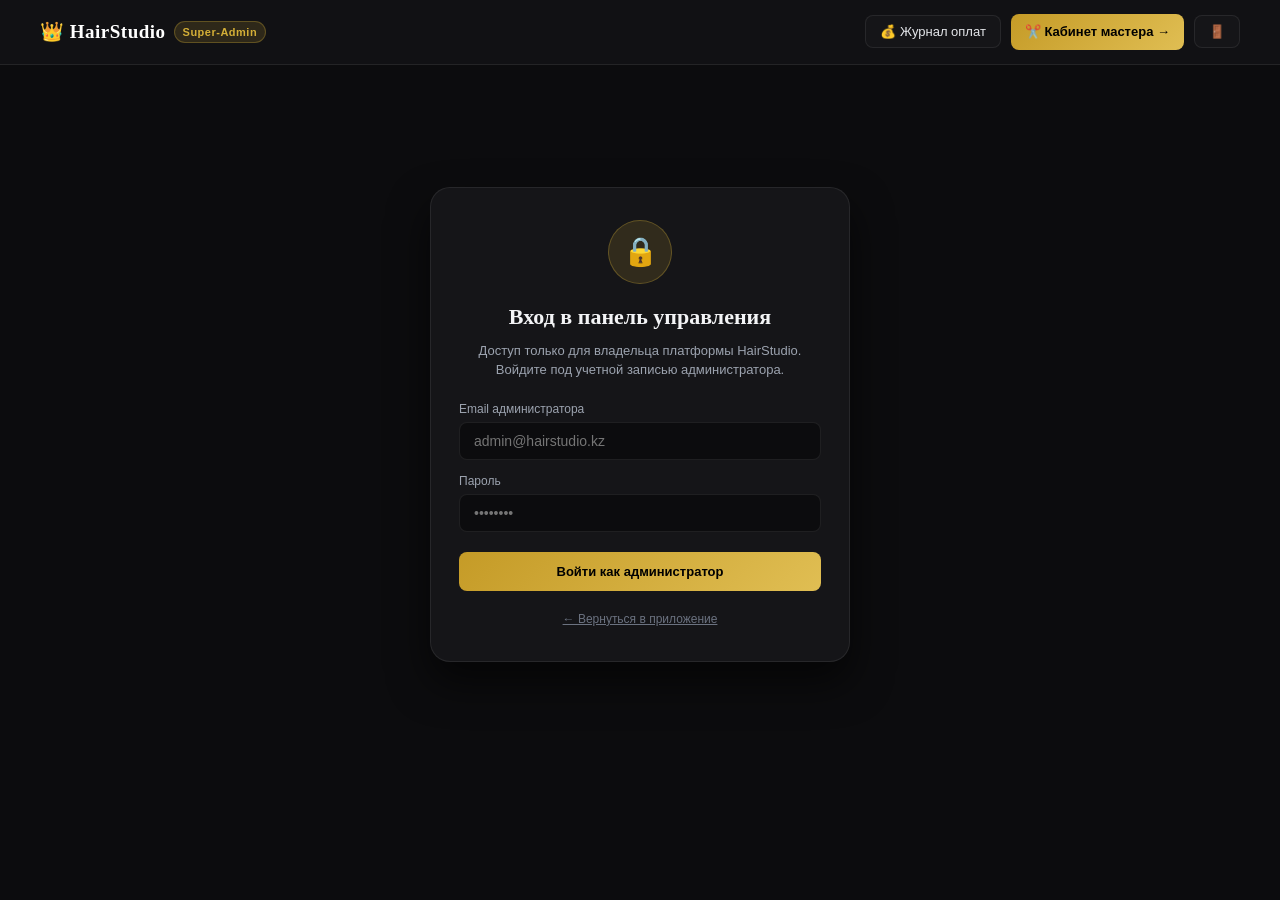
==== commit bc0516d9: "feat: enhance security and modularize styles into external css - Extract inline styles from admin.ht" ====
--- a/admin.html
+++ b/admin.html
@@ -4,530 +4,14 @@
   <meta charset="UTF-8">
   <meta name="viewport" content="width=device-width, initial-scale=1.0, maximum-scale=1.0, user-scalable=no, viewport-fit=cover">
   <title>HairStudio Admin • Панель управления платформой</title>
+  <meta http-equiv="Content-Security-Policy" content="default-src 'self'; script-src 'self' 'unsafe-inline'; style-src 'self' 'unsafe-inline' https://fonts.googleapis.com; font-src https://fonts.gstatic.com; img-src 'self' data:; connect-src 'self' https://*.supabase.co wss://*.supabase.co;">
   
   <link rel="preconnect" href="https://fonts.googleapis.com">
   <link rel="preconnect" href="https://fonts.gstatic.com" crossorigin>
   <link href="https://fonts.googleapis.com/css2?family=Cinzel:wght@500;600;700&family=Plus+Jakarta+Sans:wght@400;500;600;700&display=swap" rel="stylesheet">
   
-  <link rel="stylesheet" href="css/style.css?v=21">
-  
-  <style>
-    :root {
-      --admin-bg: #0c0c0e;
-      --admin-card: #151518;
-      --admin-card-hover: #1c1c21;
-      --admin-border: rgba(255, 255, 255, 0.08);
-      --admin-accent: #d4af37;
-      --admin-accent-glow: rgba(212, 175, 55, 0.15);
-      --status-active: #10b981;
-      --status-trial: #f59e0b;
-      --status-expired: #ef4444;
-      --status-lifetime: #8b5cf6;
-    }
-
-    body {
-      background: var(--admin-bg);
-      color: #f3f4f6;
-      font-family: 'Plus Jakarta Sans', sans-serif;
-      min-height: 100vh;
-      padding-bottom: 60px;
-    }
-
-    .admin-navbar {
-      background: rgba(18, 18, 22, 0.95);
-      backdrop-filter: blur(12px);
-      border-bottom: 1px solid var(--admin-border);
-      position: sticky;
-      top: 0;
-      z-index: 100;
-      padding: 14px 20px;
-    }
-
-    .admin-navbar-inner {
-      max-width: 1200px;
-      margin: 0 auto;
-      display: flex;
-      justify-content: space-between;
-      align-items: center;
-      gap: 12px;
-    }
-
-    .admin-brand {
-      display: flex;
-      align-items: center;
-      gap: 10px;
-    }
-
-    .admin-brand h1 {
-      font-family: 'Cinzel', serif;
-      font-size: 19px;
-      letter-spacing: 0.5px;
-      margin: 0;
-      color: #fff;
-      display: flex;
-      align-items: center;
-      gap: 8px;
-    }
-
-    .admin-brand .badge-admin {
-      background: var(--admin-accent-glow);
-      color: var(--admin-accent);
-      border: 1px solid rgba(212, 175, 55, 0.3);
-      font-size: 11px;
-      padding: 2px 8px;
-      border-radius: 12px;
-      font-family: 'Plus Jakarta Sans', sans-serif;
-      font-weight: 600;
-    }
-
-    .admin-actions {
-      display: flex;
-      align-items: center;
-      gap: 10px;
-    }
-
-    .admin-btn {
-      background: var(--admin-card);
-      border: 1px solid var(--admin-border);
-      color: #e5e7eb;
-      padding: 8px 14px;
-      border-radius: 8px;
-      font-size: 13px;
-      font-weight: 500;
-      cursor: pointer;
-      display: inline-flex;
-      align-items: center;
-      gap: 6px;
-      text-decoration: none;
-      transition: all 0.15s ease;
-    }
-
-    .admin-btn:hover {
-      background: var(--admin-card-hover);
-      border-color: rgba(255, 255, 255, 0.18);
-    }
-
-    .admin-btn-primary {
-      background: linear-gradient(135deg, #c59b27, #e0be53);
-      color: #000;
-      border: none;
-      font-weight: 700;
-    }
-
-    .admin-btn-primary:hover {
-      filter: brightness(1.1);
-    }
-
-    .admin-container {
-      max-width: 1200px;
-      margin: 24px auto;
-      padding: 0 16px;
-    }
-
-    /* KPI STATS */
-    .kpi-grid {
-      display: grid;
-      grid-template-columns: repeat(auto-fit, minmax(200px, 1fr));
-      gap: 14px;
-      margin-bottom: 24px;
-    }
-
-    .kpi-card {
-      background: var(--admin-card);
-      border: 1px solid var(--admin-border);
-      border-radius: 14px;
-      padding: 16px 18px;
-      position: relative;
-      overflow: hidden;
-    }
-
-    .kpi-card::before {
-      content: '';
-      position: absolute;
-      top: 0;
-      left: 0;
-      right: 0;
-      height: 3px;
-      background: var(--admin-accent);
-      opacity: 0.6;
-    }
-
-    .kpi-title {
-      font-size: 12px;
-      color: #9ca3af;
-      font-weight: 500;
-      text-transform: uppercase;
-      letter-spacing: 0.5px;
-      margin-bottom: 6px;
-    }
-
-    .kpi-val {
-      font-size: 26px;
-      font-weight: 700;
-      color: #fff;
-      display: flex;
-      align-items: baseline;
-      gap: 4px;
-    }
-
-    .kpi-sub {
-      font-size: 11px;
-      color: #6b7280;
-      margin-top: 4px;
-    }
-
-    /* FILTER & SEARCH BAR */
-    .controls-bar {
-      background: var(--admin-card);
-      border: 1px solid var(--admin-border);
-      border-radius: 14px;
-      padding: 14px 16px;
-      margin-bottom: 20px;
-      display: flex;
-      flex-wrap: wrap;
-      gap: 12px;
-      align-items: center;
-      justify-content: space-between;
-    }
-
-    .search-input-wrap {
-      flex: 1;
-      min-width: 260px;
-      position: relative;
-    }
-
-    .search-input {
-      width: 100%;
-      background: rgba(0, 0, 0, 0.4);
-      border: 1px solid var(--admin-border);
-      color: #fff;
-      padding: 10px 14px 10px 38px;
-      border-radius: 8px;
-      font-size: 14px;
-      outline: none;
-      transition: border-color 0.2s;
-    }
-
-    .search-input:focus {
-      border-color: var(--admin-accent);
-    }
-
-    .search-icon {
-      position: absolute;
-      left: 12px;
-      top: 50%;
-      transform: translateY(-50%);
-      color: #6b7280;
-      pointer-events: none;
-    }
-
-    .filter-chips {
-      display: flex;
-      gap: 6px;
-      flex-wrap: wrap;
-    }
-
-    .chip-filter {
-      background: rgba(255, 255, 255, 0.04);
-      border: 1px solid var(--admin-border);
-      color: #9ca3af;
-      padding: 6px 12px;
-      border-radius: 20px;
-      font-size: 12px;
-      cursor: pointer;
-      transition: all 0.15s;
-    }
-
-    .chip-filter:hover {
-      background: rgba(255, 255, 255, 0.08);
-      color: #fff;
-    }
-
-    .chip-filter.active {
-      background: var(--admin-accent-glow);
-      color: var(--admin-accent);
-      border-color: rgba(212, 175, 55, 0.4);
-      font-weight: 600;
-    }
-
-    /* MASTERS LIST */
-    .masters-list {
-      display: flex;
-      flex-direction: column;
-      gap: 14px;
-    }
-
-    .master-row-card {
-      background: var(--admin-card);
-      border: 1px solid var(--admin-border);
-      border-radius: 14px;
-      padding: 18px 20px;
-      transition: all 0.2s;
-      position: relative;
-    }
-
-    .master-row-card:hover {
-      border-color: rgba(255, 255, 255, 0.16);
-      background: var(--admin-card-hover);
-    }
-
-    .master-card-top {
-      display: flex;
-      justify-content: space-between;
-      align-items: flex-start;
-      gap: 14px;
-      flex-wrap: wrap;
-    }
-
-    .master-info-main {
-      display: flex;
-      align-items: center;
-      gap: 14px;
-    }
-
-    .master-avatar {
-      width: 48px;
-      height: 48px;
-      border-radius: 50%;
-      background: linear-gradient(135deg, #2a2a32, #181820);
-      border: 1px solid var(--admin-border);
-      display: flex;
-      align-items: center;
-      justify-content: center;
-      font-weight: 700;
-      font-size: 18px;
-      color: var(--admin-accent);
-      flex-shrink: 0;
-    }
-
-    .master-name-block h3 {
-      font-size: 17px;
-      font-weight: 700;
-      margin: 0 0 2px 0;
-      color: #fff;
-      display: flex;
-      align-items: center;
-      gap: 8px;
-    }
-
-    .master-salon-text {
-      font-size: 13px;
-      color: var(--admin-accent);
-      font-weight: 500;
-    }
-
-    .master-meta-tags {
-      display: flex;
-      gap: 12px;
-      margin-top: 6px;
-      font-size: 12px;
-      color: #9ca3af;
-      flex-wrap: wrap;
-    }
-
-    .master-meta-tags a {
-      color: #9ca3af;
-      text-decoration: none;
-      display: inline-flex;
-      align-items: center;
-      gap: 4px;
-    }
-
-    .master-meta-tags a:hover {
-      color: #fff;
-    }
-
-    /* STATUS BADGES */
-    .status-badge {
-      display: inline-flex;
-      align-items: center;
-      gap: 6px;
-      padding: 6px 12px;
-      border-radius: 20px;
-      font-size: 12px;
-      font-weight: 600;
-      letter-spacing: 0.2px;
-    }
-
-    .status-badge.active {
-      background: rgba(16, 185, 129, 0.12);
-      color: var(--status-active);
-      border: 1px solid rgba(16, 185, 129, 0.3);
-    }
-
-    .status-badge.trial {
-      background: rgba(245, 158, 11, 0.12);
-      color: var(--status-trial);
-      border: 1px solid rgba(245, 158, 11, 0.3);
-    }
-
-    .status-badge.expired {
-      background: rgba(239, 68, 68, 0.12);
-      color: var(--status-expired);
-      border: 1px solid rgba(239, 68, 68, 0.3);
-    }
-
-    .status-badge.lifetime {
-      background: rgba(139, 92, 246, 0.12);
-      color: var(--status-lifetime);
-      border: 1px solid rgba(139, 92, 246, 0.3);
-    }
-
-    /* EXTEND BUTTONS BAR */
-    .master-actions-bar {
-      margin-top: 16px;
-      padding-top: 14px;
-      border-top: 1px solid rgba(255, 255, 255, 0.06);
-      display: flex;
-      justify-content: space-between;
-      align-items: center;
-      flex-wrap: wrap;
-      gap: 10px;
-    }
-
-    .extend-group {
-      display: flex;
-      align-items: center;
-      gap: 6px;
-      flex-wrap: wrap;
-    }
-
-    .extend-label {
-      font-size: 12px;
-      color: #6b7280;
-      margin-right: 4px;
-    }
-
-    .btn-extend {
-      background: rgba(255, 255, 255, 0.05);
-      border: 1px solid var(--admin-border);
-      color: #e5e7eb;
-      padding: 6px 10px;
-      border-radius: 6px;
-      font-size: 12px;
-      font-weight: 600;
-      cursor: pointer;
-      transition: all 0.15s;
-    }
-
-    .btn-extend:hover {
-      background: var(--admin-accent-glow);
-      color: var(--admin-accent);
-      border-color: rgba(212, 175, 55, 0.4);
-    }
-
-    .btn-extend.custom-extend {
-      background: rgba(212, 175, 55, 0.15);
-      color: var(--admin-accent);
-      border-color: rgba(212, 175, 55, 0.3);
-    }
-
-    .right-tools {
-      display: flex;
-      align-items: center;
-      gap: 8px;
-    }
-
-    .btn-tool {
-      background: none;
-      border: 1px solid var(--admin-border);
-      color: #9ca3af;
-      padding: 6px 10px;
-      border-radius: 6px;
-      font-size: 12px;
-      cursor: pointer;
-      text-decoration: none;
-      display: inline-flex;
-      align-items: center;
-      gap: 4px;
-      transition: all 0.15s;
-    }
-
-    .btn-tool:hover {
-      color: #fff;
-      border-color: rgba(255, 255, 255, 0.2);
-    }
-
-    .btn-tool.whatsapp {
-      color: #25d366;
-      border-color: rgba(37, 211, 102, 0.25);
-    }
-
-    .btn-tool.whatsapp:hover {
-      background: rgba(37, 211, 102, 0.1);
-    }
-
-    .btn-tool.danger {
-      color: #ef4444;
-      border-color: rgba(239, 68, 68, 0.25);
-    }
-
-    .btn-tool.danger:hover {
-      background: rgba(239, 68, 68, 0.1);
-    }
-
-    /* AUTH OVERLAY / LOGIN CARD */
-    #adminAuthGate {
-      display: none;
-      min-height: 80vh;
-      align-items: center;
-      justify-content: center;
-      padding: 20px;
-    }
-
-    .auth-gate-box {
-      background: var(--admin-card);
-      border: 1px solid var(--admin-border);
-      border-radius: 20px;
-      padding: 32px 28px;
-      max-width: 420px;
-      width: 100%;
-      text-align: center;
-      box-shadow: 0 20px 40px rgba(0, 0, 0, 0.6);
-    }
-
-    .auth-gate-icon {
-      width: 64px;
-      height: 64px;
-      border-radius: 50%;
-      background: var(--admin-accent-glow);
-      color: var(--admin-accent);
-      font-size: 28px;
-      display: flex;
-      align-items: center;
-      justify-content: center;
-      margin: 0 auto 16px auto;
-      border: 1px solid rgba(212, 175, 55, 0.3);
-    }
-
-    /* PAYMENTS MODAL */
-    .modal-overlay {
-      position: fixed;
-      inset: 0;
-      background: rgba(0, 0, 0, 0.75);
-      backdrop-filter: blur(8px);
-      display: none;
-      align-items: center;
-      justify-content: center;
-      z-index: 999;
-      padding: 16px;
-    }
-
-    .modal-overlay.active {
-      display: flex;
-    }
-
-    .modal-box {
-      background: #18181c;
-      border: 1px solid var(--admin-border);
-      border-radius: 18px;
-      padding: 24px;
-      max-width: 560px;
-      width: 100%;
-      max-height: 85vh;
-      overflow-y: auto;
-    }
-  </style>
+  <link rel="stylesheet" href="css/style.css?v=30">
+  <link rel="stylesheet" href="css/admin.css?v=30">
 </head>
 <body>
 
@@ -657,7 +141,7 @@
   <div id="toastContainer" style="position: fixed; bottom: 20px; right: 20px; z-index: 9999; display: flex; flex-direction: column; gap: 8px;"></div>
 
   <!-- SCRIPTS -->
-  <script src="js/supabase-sync.js?v=21"></script>
+  <script src="js/supabase-sync.js?v=30"></script>
   <script>
     (function () {
       'use strict';
@@ -681,23 +165,16 @@
       }
 
       async function initAdmin() {
+        // Очищаем любые устаревшие небезопасные ключи
+        localStorage.removeItem('hairstudio_admin_authorized');
+
         const sessionRes = await window.HairSupabase.getSession();
         
-        // Check if logged in master is admin
         let isAdmin = false;
         if (sessionRes && sessionRes.authenticated) {
           state.currentUser = sessionRes.user;
           state.currentMaster = sessionRes.master;
-          if (sessionRes.master?.is_admin || sessionRes.master?.slug === 'rustem' || sessionRes.user?.email?.includes('rustem')) {
-            isAdmin = true;
-          }
-        }
-
-        // Allow demo/local override if session is not yet loaded
-        if (!isAdmin) {
-          // Check localStorage override or show gate
-          const savedAdmin = localStorage.getItem('hairstudio_admin_authorized');
-          if (savedAdmin === 'true') {
+          if (sessionRes.master?.is_admin === true || sessionRes.master?.slug === 'rustem' || (sessionRes.user?.email && sessionRes.user.email.toLowerCase().includes('rustem'))) {
             isAdmin = true;
           }
         }
@@ -718,18 +195,40 @@
 
       function setupAuthGate() {
         const form = document.getElementById('formAdminLogin');
+        if (form.dataset.bound) return;
+        form.dataset.bound = 'true';
+
         form.addEventListener('submit', async (e) => {
           e.preventDefault();
           const email = document.getElementById('adminLoginEmail').value.trim();
           const pass = document.getElementById('adminLoginPassword').value.trim();
-
-          const res = await window.HairSupabase.signInMaster(email, pass);
-          if (res.ok) {
-            localStorage.setItem('hairstudio_admin_authorized', 'true');
-            showToast('Успешный вход в панель управления!');
-            setTimeout(() => location.reload(), 500);
-          } else {
-            showToast(res.error || 'Ошибка входа', 'error');
+          const submitBtn = form.querySelector('button[type="submit"]');
+          if (submitBtn) submitBtn.disabled = true;
+
+          try {
+            const res = await window.HairSupabase.signInMaster(email, pass);
+            if (!res.ok) {
+              showToast(res.error || 'Неверный логин или пароль', 'error');
+              return;
+            }
+
+            // Строгая проверка прав администратора после логина
+            const sessionRes = await window.HairSupabase.getSession();
+            const isAuthorizedAdmin = sessionRes?.master?.is_admin === true || 
+                                     sessionRes?.master?.slug === 'rustem' || 
+                                     (sessionRes?.user?.email && sessionRes.user.email.toLowerCase().includes('rustem'));
+
+            if (isAuthorizedAdmin) {
+              showToast('Авторизация успешна! Добро пожаловать.');
+              setTimeout(() => location.reload(), 400);
+            } else {
+              await window.HairSupabase.signOutMaster();
+              showToast('Отказано в доступе: данный аккаунт не обладает правами администратора', 'error');
+            }
+          } catch (err) {
+            showToast('Ошибка при входе: ' + err.message, 'error');
+          } finally {
+            if (submitBtn) submitBtn.disabled = false;
           }
         });
       }
--- a/css/style.css
+++ b/css/style.css
@@ -335,6 +335,8 @@
   align-items: center;
   justify-content: center;
   cursor: pointer;
+  touch-action: manipulation;
+  -webkit-tap-highlight-color: transparent;
   transition: var(--transition-fast);
 }
 
@@ -654,6 +656,7 @@
 }
 
 .appointment-card {
+  contain: content;
   background: var(--bg-card);
   border: 1px solid var(--border-color);
   border-radius: var(--radius-lg);
@@ -1064,6 +1067,7 @@
 }
 
 .data-item-card {
+  contain: content;
   background: var(--bg-card);
   border: 1px solid var(--border-color);
   border-radius: var(--radius-md);
--- a/css/admin.css
+++ b/css/admin.css
@@ -0,0 +1,515 @@
+    :root {
+      --admin-bg: #0c0c0e;
+      --admin-card: #151518;
+      --admin-card-hover: #1c1c21;
+      --admin-border: rgba(255, 255, 255, 0.08);
+      --admin-accent: #d4af37;
+      --admin-accent-glow: rgba(212, 175, 55, 0.15);
+      --status-active: #10b981;
+      --status-trial: #f59e0b;
+      --status-expired: #ef4444;
+      --status-lifetime: #8b5cf6;
+    }
+
+    body {
+      background: var(--admin-bg);
+      color: #f3f4f6;
+      font-family: 'Plus Jakarta Sans', sans-serif;
+      min-height: 100vh;
+      padding-bottom: 60px;
+    }
+
+    .admin-navbar {
+      background: rgba(18, 18, 22, 0.95);
+      backdrop-filter: blur(12px);
+      border-bottom: 1px solid var(--admin-border);
+      position: sticky;
+      top: 0;
+      z-index: 100;
+      padding: 14px 20px;
+    }
+
+    .admin-navbar-inner {
+      max-width: 1200px;
+      margin: 0 auto;
+      display: flex;
+      justify-content: space-between;
+      align-items: center;
+      gap: 12px;
+    }
+
+    .admin-brand {
+      display: flex;
+      align-items: center;
+      gap: 10px;
+    }
+
+    .admin-brand h1 {
+      font-family: 'Cinzel', serif;
+      font-size: 19px;
+      letter-spacing: 0.5px;
+      margin: 0;
+      color: #fff;
+      display: flex;
+      align-items: center;
+      gap: 8px;
+    }
+
+    .admin-brand .badge-admin {
+      background: var(--admin-accent-glow);
+      color: var(--admin-accent);
+      border: 1px solid rgba(212, 175, 55, 0.3);
+      font-size: 11px;
+      padding: 2px 8px;
+      border-radius: 12px;
+      font-family: 'Plus Jakarta Sans', sans-serif;
+      font-weight: 600;
+    }
+
+    .admin-actions {
+      display: flex;
+      align-items: center;
+      gap: 10px;
+    }
+
+    .admin-btn {
+      background: var(--admin-card);
+      border: 1px solid var(--admin-border);
+      color: #e5e7eb;
+      padding: 8px 14px;
+      border-radius: 8px;
+      font-size: 13px;
+      font-weight: 500;
+      cursor: pointer;
+      display: inline-flex;
+      align-items: center;
+      gap: 6px;
+      text-decoration: none;
+      transition: all 0.15s ease;
+    }
+
+    .admin-btn:hover {
+      background: var(--admin-card-hover);
+      border-color: rgba(255, 255, 255, 0.18);
+    }
+
+    .admin-btn-primary {
+      background: linear-gradient(135deg, #c59b27, #e0be53);
+      color: #000;
+      border: none;
+      font-weight: 700;
+    }
+
+    .admin-btn-primary:hover {
+      filter: brightness(1.1);
+    }
+
+    .admin-container {
+      max-width: 1200px;
+      margin: 24px auto;
+      padding: 0 16px;
+    }
+
+    /* KPI STATS */
+    .kpi-grid {
+      display: grid;
+      grid-template-columns: repeat(auto-fit, minmax(200px, 1fr));
+      gap: 14px;
+      margin-bottom: 24px;
+    }
+
+    .kpi-card {
+      background: var(--admin-card);
+      border: 1px solid var(--admin-border);
+      border-radius: 14px;
+      padding: 16px 18px;
+      position: relative;
+      overflow: hidden;
+    }
+
+    .kpi-card::before {
+      content: '';
+      position: absolute;
+      top: 0;
+      left: 0;
+      right: 0;
+      height: 3px;
+      background: var(--admin-accent);
+      opacity: 0.6;
+    }
+
+    .kpi-title {
+      font-size: 12px;
+      color: #9ca3af;
+      font-weight: 500;
+      text-transform: uppercase;
+      letter-spacing: 0.5px;
+      margin-bottom: 6px;
+    }
+
+    .kpi-val {
+      font-size: 26px;
+      font-weight: 700;
+      color: #fff;
+      display: flex;
+      align-items: baseline;
+      gap: 4px;
+    }
+
+    .kpi-sub {
+      font-size: 11px;
+      color: #6b7280;
+      margin-top: 4px;
+    }
+
+    /* FILTER & SEARCH BAR */
+    .controls-bar {
+      background: var(--admin-card);
+      border: 1px solid var(--admin-border);
+      border-radius: 14px;
+      padding: 14px 16px;
+      margin-bottom: 20px;
+      display: flex;
+      flex-wrap: wrap;
+      gap: 12px;
+      align-items: center;
+      justify-content: space-between;
+    }
+
+    .search-input-wrap {
+      flex: 1;
+      min-width: 260px;
+      position: relative;
+    }
+
+    .search-input {
+      width: 100%;
+      background: rgba(0, 0, 0, 0.4);
+      border: 1px solid var(--admin-border);
+      color: #fff;
+      padding: 10px 14px 10px 38px;
+      border-radius: 8px;
+      font-size: 14px;
+      outline: none;
+      transition: border-color 0.2s;
+    }
+
+    .search-input:focus {
+      border-color: var(--admin-accent);
+    }
+
+    .search-icon {
+      position: absolute;
+      left: 12px;
+      top: 50%;
+      transform: translateY(-50%);
+      color: #6b7280;
+      pointer-events: none;
+    }
+
+    .filter-chips {
+      display: flex;
+      gap: 6px;
+      flex-wrap: wrap;
+    }
+
+    .chip-filter {
+      background: rgba(255, 255, 255, 0.04);
+      border: 1px solid var(--admin-border);
+      color: #9ca3af;
+      padding: 6px 12px;
+      border-radius: 20px;
+      font-size: 12px;
+      cursor: pointer;
+      transition: all 0.15s;
+    }
+
+    .chip-filter:hover {
+      background: rgba(255, 255, 255, 0.08);
+      color: #fff;
+    }
+
+    .chip-filter.active {
+      background: var(--admin-accent-glow);
+      color: var(--admin-accent);
+      border-color: rgba(212, 175, 55, 0.4);
+      font-weight: 600;
+    }
+
+    /* MASTERS LIST */
+    .masters-list {
+      display: flex;
+      flex-direction: column;
+      gap: 14px;
+    }
+
+    .master-row-card {
+      background: var(--admin-card);
+      border: 1px solid var(--admin-border);
+      border-radius: 14px;
+      padding: 18px 20px;
+      transition: all 0.2s;
+      position: relative;
+    }
+
+    .master-row-card:hover {
+      border-color: rgba(255, 255, 255, 0.16);
+      background: var(--admin-card-hover);
+    }
+
+    .master-card-top {
+      display: flex;
+      justify-content: space-between;
+      align-items: flex-start;
+      gap: 14px;
+      flex-wrap: wrap;
+    }
+
+    .master-info-main {
+      display: flex;
+      align-items: center;
+      gap: 14px;
+    }
+
+    .master-avatar {
+      width: 48px;
+      height: 48px;
+      border-radius: 50%;
+      background: linear-gradient(135deg, #2a2a32, #181820);
+      border: 1px solid var(--admin-border);
+      display: flex;
+      align-items: center;
+      justify-content: center;
+      font-weight: 700;
+      font-size: 18px;
+      color: var(--admin-accent);
+      flex-shrink: 0;
+    }
+
+    .master-name-block h3 {
+      font-size: 17px;
+      font-weight: 700;
+      margin: 0 0 2px 0;
+      color: #fff;
+      display: flex;
+      align-items: center;
+      gap: 8px;
+    }
+
+    .master-salon-text {
+      font-size: 13px;
+      color: var(--admin-accent);
+      font-weight: 500;
+    }
+
+    .master-meta-tags {
+      display: flex;
+      gap: 12px;
+      margin-top: 6px;
+      font-size: 12px;
+      color: #9ca3af;
+      flex-wrap: wrap;
+    }
+
+    .master-meta-tags a {
+      color: #9ca3af;
+      text-decoration: none;
+      display: inline-flex;
+      align-items: center;
+      gap: 4px;
+    }
+
+    .master-meta-tags a:hover {
+      color: #fff;
+    }
+
+    /* STATUS BADGES */
+    .status-badge {
+      display: inline-flex;
+      align-items: center;
+      gap: 6px;
+      padding: 6px 12px;
+      border-radius: 20px;
+      font-size: 12px;
+      font-weight: 600;
+      letter-spacing: 0.2px;
+    }
+
+    .status-badge.active {
+      background: rgba(16, 185, 129, 0.12);
+      color: var(--status-active);
+      border: 1px solid rgba(16, 185, 129, 0.3);
+    }
+
+    .status-badge.trial {
+      background: rgba(245, 158, 11, 0.12);
+      color: var(--status-trial);
+      border: 1px solid rgba(245, 158, 11, 0.3);
+    }
+
+    .status-badge.expired {
+      background: rgba(239, 68, 68, 0.12);
+      color: var(--status-expired);
+      border: 1px solid rgba(239, 68, 68, 0.3);
+    }
+
+    .status-badge.lifetime {
+      background: rgba(139, 92, 246, 0.12);
+      color: var(--status-lifetime);
+      border: 1px solid rgba(139, 92, 246, 0.3);
+    }
+
+    /* EXTEND BUTTONS BAR */
+    .master-actions-bar {
+      margin-top: 16px;
+      padding-top: 14px;
+      border-top: 1px solid rgba(255, 255, 255, 0.06);
+      display: flex;
+      justify-content: space-between;
+      align-items: center;
+      flex-wrap: wrap;
+      gap: 10px;
+    }
+
+    .extend-group {
+      display: flex;
+      align-items: center;
+      gap: 6px;
+      flex-wrap: wrap;
+    }
+
+    .extend-label {
+      font-size: 12px;
+      color: #6b7280;
+      margin-right: 4px;
+    }
+
+    .btn-extend {
+      background: rgba(255, 255, 255, 0.05);
+      border: 1px solid var(--admin-border);
+      color: #e5e7eb;
+      padding: 6px 10px;
+      border-radius: 6px;
+      font-size: 12px;
+      font-weight: 600;
+      cursor: pointer;
+      transition: all 0.15s;
+    }
+
+    .btn-extend:hover {
+      background: var(--admin-accent-glow);
+      color: var(--admin-accent);
+      border-color: rgba(212, 175, 55, 0.4);
+    }
+
+    .btn-extend.custom-extend {
+      background: rgba(212, 175, 55, 0.15);
+      color: var(--admin-accent);
+      border-color: rgba(212, 175, 55, 0.3);
+    }
+
+    .right-tools {
+      display: flex;
+      align-items: center;
+      gap: 8px;
+    }
+
+    .btn-tool {
+      background: none;
+      border: 1px solid var(--admin-border);
+      color: #9ca3af;
+      padding: 6px 10px;
+      border-radius: 6px;
+      font-size: 12px;
+      cursor: pointer;
+      text-decoration: none;
+      display: inline-flex;
+      align-items: center;
+      gap: 4px;
+      transition: all 0.15s;
+    }
+
+    .btn-tool:hover {
+      color: #fff;
+      border-color: rgba(255, 255, 255, 0.2);
+    }
+
+    .btn-tool.whatsapp {
+      color: #25d366;
+      border-color: rgba(37, 211, 102, 0.25);
+    }
+
+    .btn-tool.whatsapp:hover {
+      background: rgba(37, 211, 102, 0.1);
+    }
+
+    .btn-tool.danger {
+      color: #ef4444;
+      border-color: rgba(239, 68, 68, 0.25);
+    }
+
+    .btn-tool.danger:hover {
+      background: rgba(239, 68, 68, 0.1);
+    }
+
+    /* AUTH OVERLAY / LOGIN CARD */
+    #adminAuthGate {
+      display: none;
+      min-height: 80vh;
+      align-items: center;
+      justify-content: center;
+      padding: 20px;
+    }
+
+    .auth-gate-box {
+      background: var(--admin-card);
+      border: 1px solid var(--admin-border);
+      border-radius: 20px;
+      padding: 32px 28px;
+      max-width: 420px;
+      width: 100%;
+      text-align: center;
+      box-shadow: 0 20px 40px rgba(0, 0, 0, 0.6);
+    }
+
+    .auth-gate-icon {
+      width: 64px;
+      height: 64px;
+      border-radius: 50%;
+      background: var(--admin-accent-glow);
+      color: var(--admin-accent);
+      font-size: 28px;
+      display: flex;
+      align-items: center;
+      justify-content: center;
+      margin: 0 auto 16px auto;
+      border: 1px solid rgba(212, 175, 55, 0.3);
+    }
+
+    /* PAYMENTS MODAL */
+    .modal-overlay {
+      position: fixed;
+      inset: 0;
+      background: rgba(0, 0, 0, 0.75);
+      backdrop-filter: blur(8px);
+      display: none;
+      align-items: center;
+      justify-content: center;
+      z-index: 999;
+      padding: 16px;
+    }
+
+    .modal-overlay.active {
+      display: flex;
+    }
+
+    .modal-box {
+      background: #18181c;
+      border: 1px solid var(--admin-border);
+      border-radius: 18px;
+      padding: 24px;
+      max-width: 560px;
+      width: 100%;
+      max-height: 85vh;
+      overflow-y: auto;
+    }
